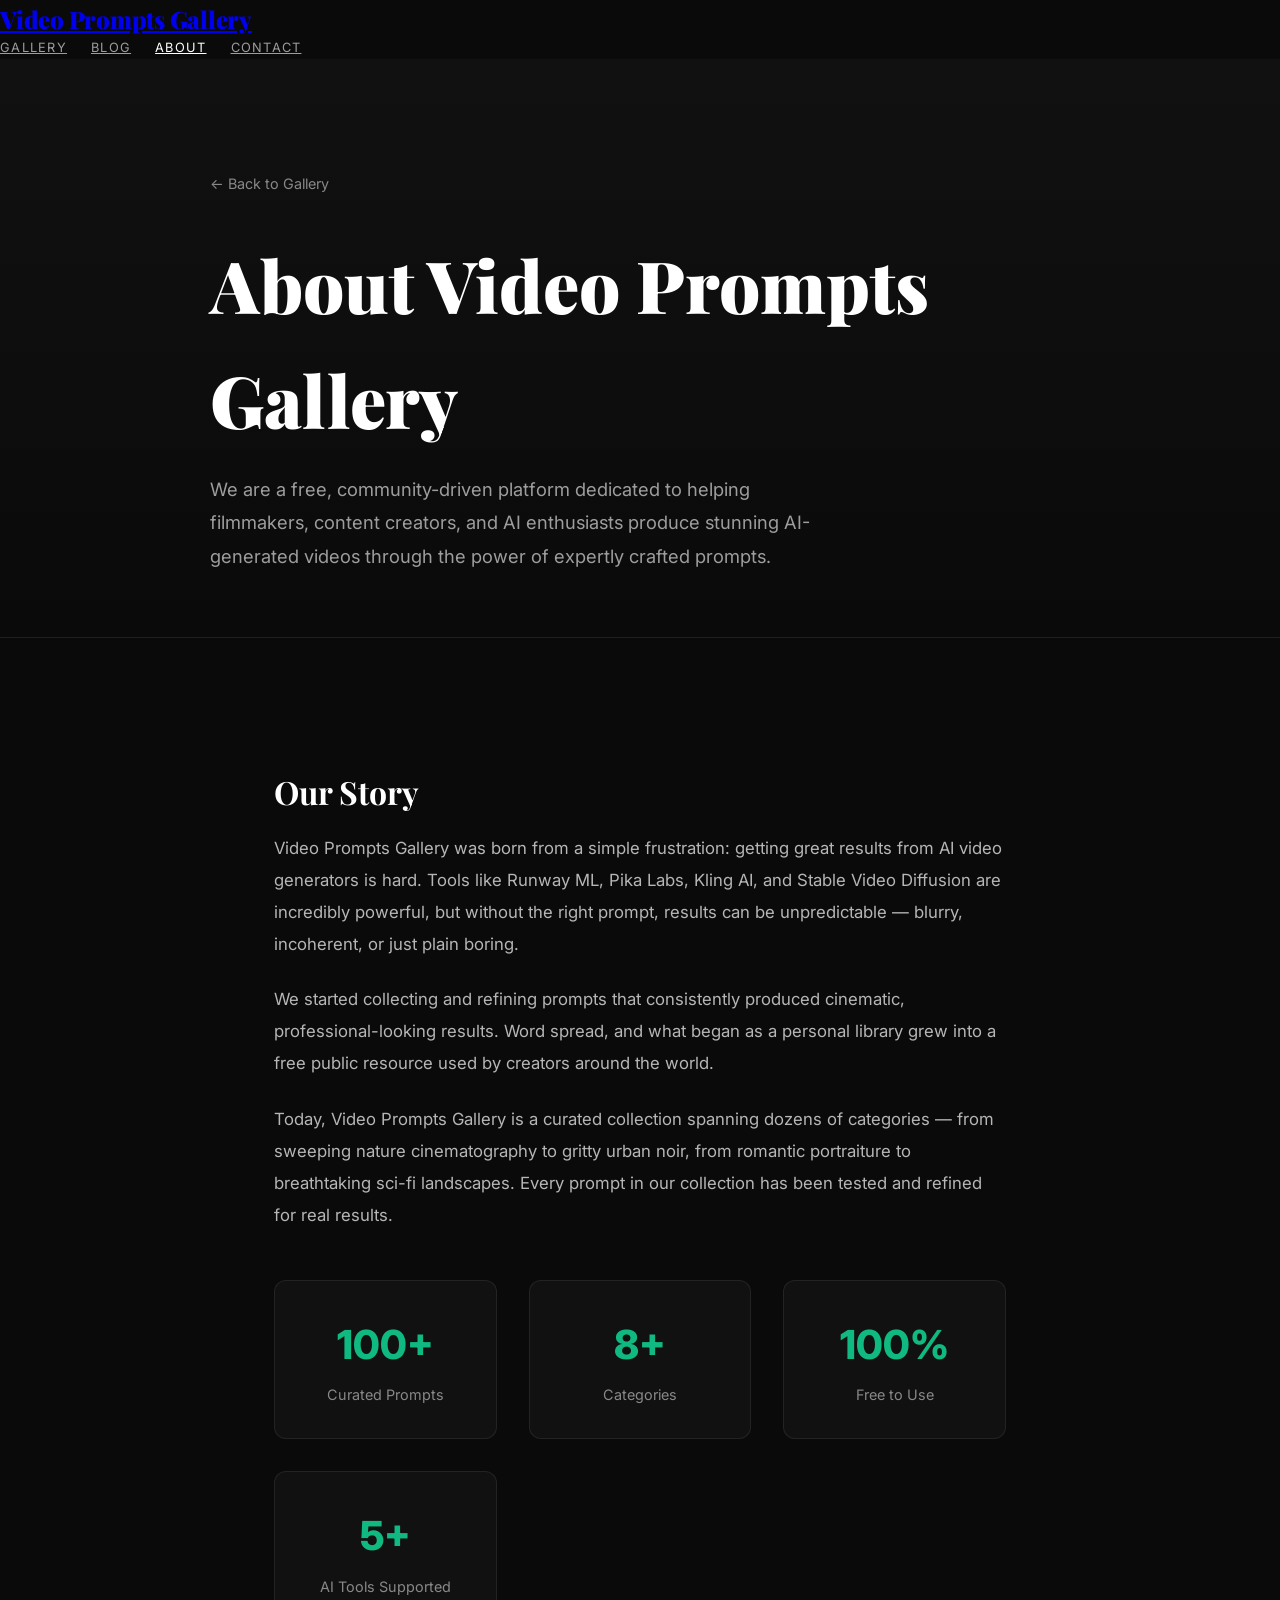
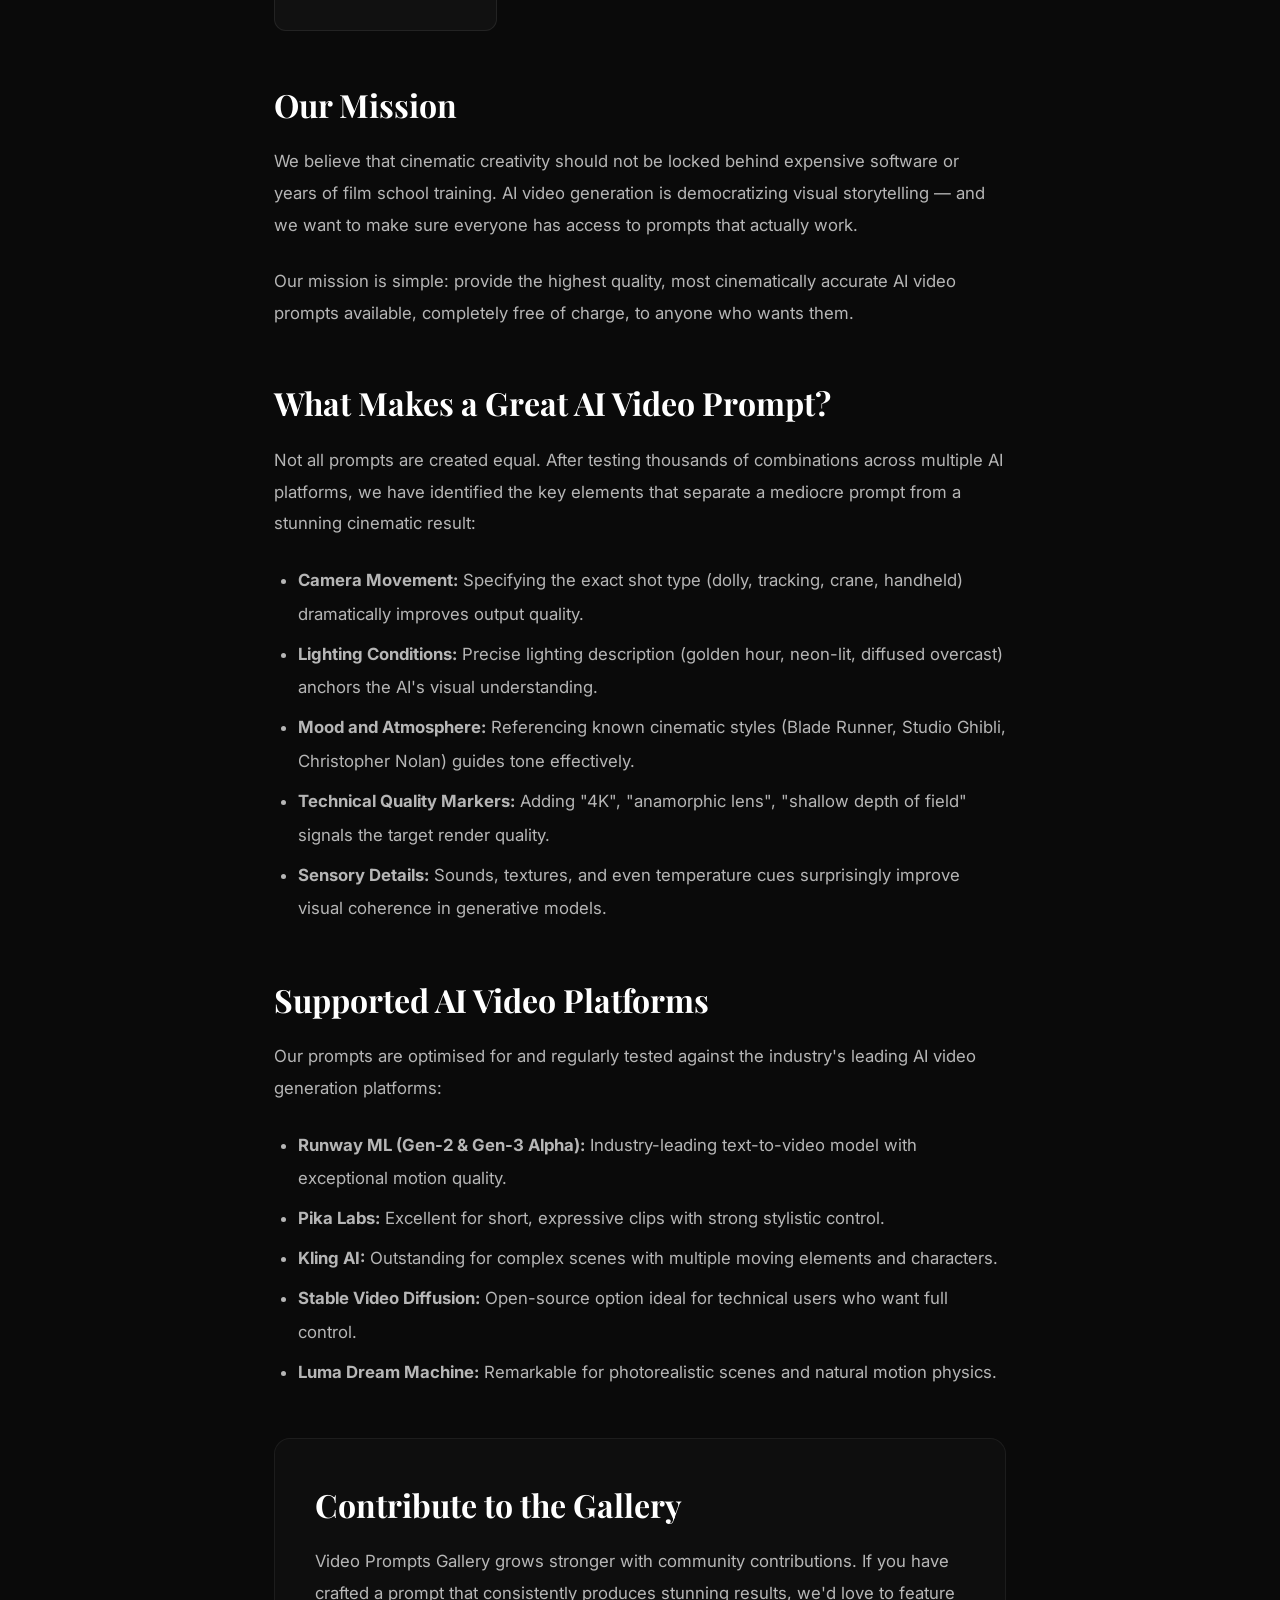
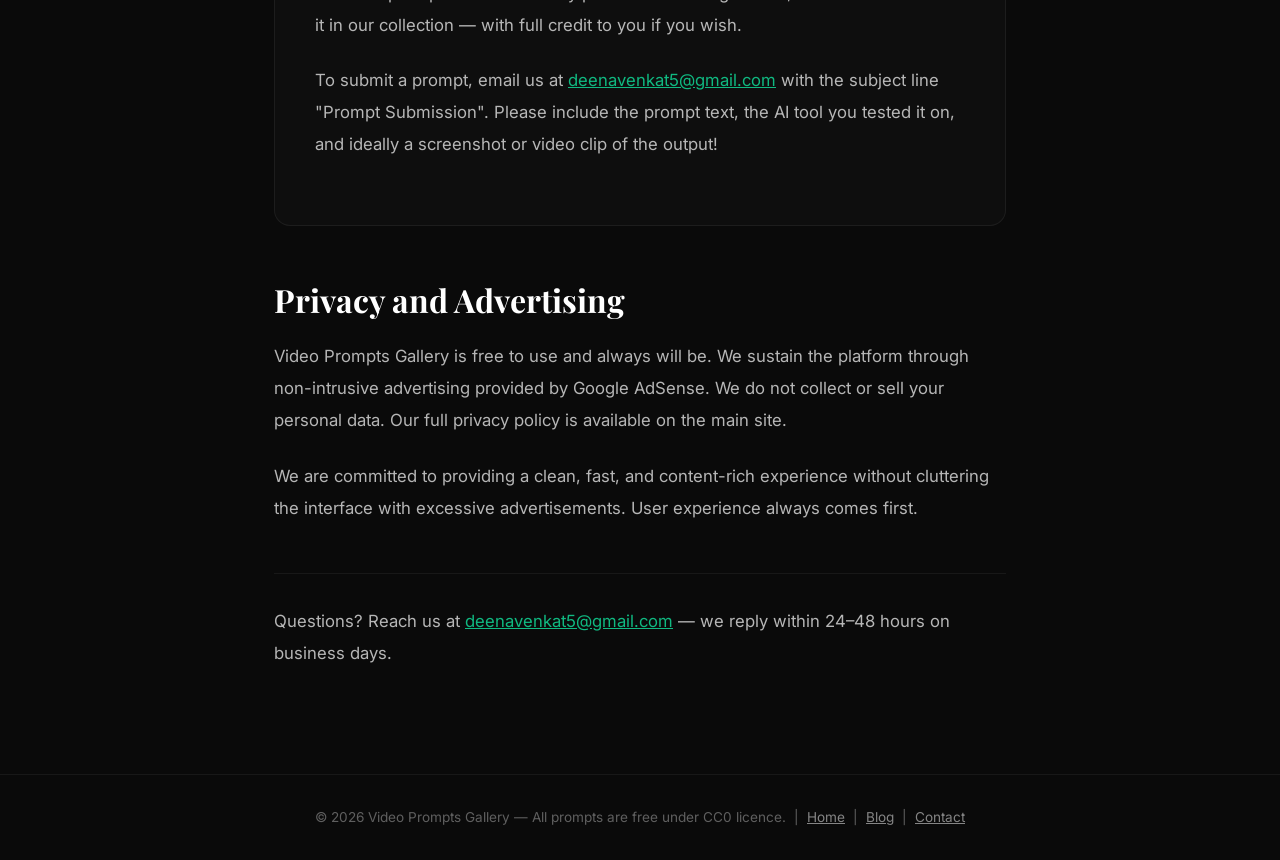
==== templates/about.html @ 2d8c7a4f "Initial commit" ====
<!DOCTYPE html>
<html lang="en">
<head>
    <meta charset="UTF-8">
    <meta name="viewport" content="width=device-width, initial-scale=1.0">
    <title>About Us — Video Prompts Gallery | Free AI Video Prompt Collection</title>
    <meta name="description" content="Learn about Video Prompts Gallery — a free, community-driven collection of professional AI video generation prompts for Runway ML, Pika Labs, Kling AI, and more.">
    <meta name="keywords" content="about video prompts gallery, AI video prompts, cinematic prompts team, free AI prompt collection">
    <link rel="canonical" href="https://video-prompts-gallery.onrender.com/about">
    <link rel="icon" type="image/png" href="/static/favicon.png">
    <meta name="google-adsense-account" content="ca-pub-5050768956635718">
    <script async src="https://pagead2.googlesyndication.com/pagead/js/adsbygoogle.js?client=ca-pub-5050768956635718" crossorigin="anonymous"></script>
    <link rel="stylesheet" href="/static/css/style.css">
    <link href="https://fonts.googleapis.com/css2?family=Inter:wght@300;400;500;600;700;800&family=Playfair+Display:wght@700;900&display=swap" rel="stylesheet">
    <style>
        .page-hero { padding: 7rem 5% 4rem; background: linear-gradient(180deg, #111 0%, #0a0a0a 100%); border-bottom: 1px solid rgba(255,255,255,0.06); }
        .page-hero h1 { font-family: 'Playfair Display', serif; font-size: clamp(2.5rem, 6vw, 4.5rem); font-weight: 900; margin-bottom: 1rem; }
        .page-hero p { font-size: 1.15rem; color: rgba(255,255,255,0.6); max-width: 640px; line-height: 1.8; }
        .page-body { max-width: 860px; margin: 0 auto; padding: 5rem 5%; }
        .page-body h2 { font-family: 'Playfair Display', serif; font-size: 2rem; margin: 3rem 0 1rem; }
        .page-body p { color: rgba(255,255,255,0.7); line-height: 1.9; margin-bottom: 1.5rem; font-size: 1.05rem; }
        .page-body ul { color: rgba(255,255,255,0.7); line-height: 2; font-size: 1.05rem; padding-left: 1.5rem; margin-bottom: 1.5rem; }
        .page-body ul li { margin-bottom: 0.4rem; }
        .stat-grid { display: grid; grid-template-columns: repeat(auto-fit, minmax(180px, 1fr)); gap: 2rem; margin: 3rem 0; }
        .stat-card { background: rgba(255,255,255,0.03); border: 1px solid rgba(255,255,255,0.08); border-radius: 12px; padding: 2rem; text-align: center; }
        .stat-number { font-size: 2.5rem; font-weight: 800; color: #10b981; }
        .stat-label { font-size: 0.9rem; color: rgba(255,255,255,0.5); margin-top: 0.4rem; }
        .team-section { background: rgba(255,255,255,0.02); border: 1px solid rgba(255,255,255,0.06); border-radius: 16px; padding: 2.5rem; margin: 3rem 0; }
        .nav-back { display: inline-flex; align-items: center; gap: 0.5rem; color: rgba(255,255,255,0.5); text-decoration: none; font-size: 0.9rem; margin-bottom: 2rem; transition: color 0.2s; }
        .nav-back:hover { color: white; }
    </style>
</head>
<body>
    <nav class="vpg-nav">
        <div class="vpg-nav-inner">
            <a href="/" class="vpg-brand">Video Prompts Gallery</a>
            <div class="vpg-nav-links">
                <a href="/" class="vpg-nav-link">Gallery</a>
                <a href="/blog" class="vpg-nav-link">Blog</a>
                <a href="/about" class="vpg-nav-link" style="color:white;">About</a>
                <a href="/contact" class="vpg-nav-link">Contact</a>
            </div>
        </div>
    </nav>

    <div class="page-hero">
        <div style="max-width:860px; margin:0 auto;">
            <a href="/" class="nav-back">← Back to Gallery</a>
            <h1>About Video Prompts Gallery</h1>
            <p>We are a free, community-driven platform dedicated to helping filmmakers, content creators, and AI enthusiasts produce stunning AI-generated videos through the power of expertly crafted prompts.</p>
        </div>
    </div>

    <div class="page-body">
        <h2>Our Story</h2>
        <p>Video Prompts Gallery was born from a simple frustration: getting great results from AI video generators is hard. Tools like Runway ML, Pika Labs, Kling AI, and Stable Video Diffusion are incredibly powerful, but without the right prompt, results can be unpredictable — blurry, incoherent, or just plain boring.</p>
        <p>We started collecting and refining prompts that consistently produced cinematic, professional-looking results. Word spread, and what began as a personal library grew into a free public resource used by creators around the world.</p>
        <p>Today, Video Prompts Gallery is a curated collection spanning dozens of categories — from sweeping nature cinematography to gritty urban noir, from romantic portraiture to breathtaking sci-fi landscapes. Every prompt in our collection has been tested and refined for real results.</p>

        <div class="stat-grid">
            <div class="stat-card">
                <div class="stat-number">100+</div>
                <div class="stat-label">Curated Prompts</div>
            </div>
            <div class="stat-card">
                <div class="stat-number">8+</div>
                <div class="stat-label">Categories</div>
            </div>
            <div class="stat-card">
                <div class="stat-number">100%</div>
                <div class="stat-label">Free to Use</div>
            </div>
            <div class="stat-card">
                <div class="stat-number">5+</div>
                <div class="stat-label">AI Tools Supported</div>
            </div>
        </div>

        <h2>Our Mission</h2>
        <p>We believe that cinematic creativity should not be locked behind expensive software or years of film school training. AI video generation is democratizing visual storytelling — and we want to make sure everyone has access to prompts that actually work.</p>
        <p>Our mission is simple: provide the highest quality, most cinematically accurate AI video prompts available, completely free of charge, to anyone who wants them.</p>

        <h2>What Makes a Great AI Video Prompt?</h2>
        <p>Not all prompts are created equal. After testing thousands of combinations across multiple AI platforms, we have identified the key elements that separate a mediocre prompt from a stunning cinematic result:</p>
        <ul>
            <li><strong>Camera Movement:</strong> Specifying the exact shot type (dolly, tracking, crane, handheld) dramatically improves output quality.</li>
            <li><strong>Lighting Conditions:</strong> Precise lighting description (golden hour, neon-lit, diffused overcast) anchors the AI's visual understanding.</li>
            <li><strong>Mood and Atmosphere:</strong> Referencing known cinematic styles (Blade Runner, Studio Ghibli, Christopher Nolan) guides tone effectively.</li>
            <li><strong>Technical Quality Markers:</strong> Adding "4K", "anamorphic lens", "shallow depth of field" signals the target render quality.</li>
            <li><strong>Sensory Details:</strong> Sounds, textures, and even temperature cues surprisingly improve visual coherence in generative models.</li>
        </ul>

        <h2>Supported AI Video Platforms</h2>
        <p>Our prompts are optimised for and regularly tested against the industry's leading AI video generation platforms:</p>
        <ul>
            <li><strong>Runway ML (Gen-2 & Gen-3 Alpha):</strong> Industry-leading text-to-video model with exceptional motion quality.</li>
            <li><strong>Pika Labs:</strong> Excellent for short, expressive clips with strong stylistic control.</li>
            <li><strong>Kling AI:</strong> Outstanding for complex scenes with multiple moving elements and characters.</li>
            <li><strong>Stable Video Diffusion:</strong> Open-source option ideal for technical users who want full control.</li>
            <li><strong>Luma Dream Machine:</strong> Remarkable for photorealistic scenes and natural motion physics.</li>
        </ul>

        <div class="team-section">
            <h2 style="margin-top:0;">Contribute to the Gallery</h2>
            <p>Video Prompts Gallery grows stronger with community contributions. If you have crafted a prompt that consistently produces stunning results, we'd love to feature it in our collection — with full credit to you if you wish.</p>
            <p>To submit a prompt, email us at <a href="mailto:deenavenkat5@gmail.com" style="color:#10b981;">deenavenkat5@gmail.com</a> with the subject line "Prompt Submission". Please include the prompt text, the AI tool you tested it on, and ideally a screenshot or video clip of the output!</p>
        </div>

        <h2>Privacy and Advertising</h2>
        <p>Video Prompts Gallery is free to use and always will be. We sustain the platform through non-intrusive advertising provided by Google AdSense. We do not collect or sell your personal data. Our full privacy policy is available on the main site.</p>
        <p>We are committed to providing a clean, fast, and content-rich experience without cluttering the interface with excessive advertisements. User experience always comes first.</p>

        <p style="margin-top:3rem; padding-top:2rem; border-top:1px solid rgba(255,255,255,0.06);">
            Questions? Reach us at <a href="mailto:deenavenkat5@gmail.com" style="color:#10b981;">deenavenkat5@gmail.com</a> — we reply within 24–48 hours on business days.
        </p>
    </div>

    <footer style="border-top:1px solid rgba(255,255,255,0.06); padding:2rem 5%; text-align:center; color:rgba(255,255,255,0.35); font-size:0.85rem;">
        &copy; 2026 Video Prompts Gallery &mdash; All prompts are free under CC0 licence.
        &nbsp;|&nbsp; <a href="/" style="color:rgba(255,255,255,0.5);">Home</a>
        &nbsp;|&nbsp; <a href="/blog" style="color:rgba(255,255,255,0.5);">Blog</a>
        &nbsp;|&nbsp; <a href="/contact" style="color:rgba(255,255,255,0.5);">Contact</a>
    </footer>
</body>
</html>
---- static/css/style.css ----
@import url('https://fonts.googleapis.com/css2?family=Inter:wght@300;400;500;600;700&family=Playfair+Display:ital,wght@0,400;0,700;0,900;1,400;1,700;1,900&display=swap');

:root {
    --vpg-bg: #0a0a0a;
    --vpg-card-bg: rgba(255, 255, 255, 0.03);
    --vpg-accent: #a855f7;
    --vpg-text-main: #ffffff;
    --vpg-text-dim: rgba(255, 255, 255, 0.6);
    --vpg-border: rgba(255, 255, 255, 0.08);
    --vpg-glass: rgba(10, 10, 10, 0.7);
}

* {
    margin: 0;
    padding: 0;
    box-sizing: border-box;
}

body {
    background-color: var(--vpg-bg);
    color: var(--vpg-text-main);
    font-family: 'Inter', sans-serif;
    line-height: 1.6;
    overflow-x: hidden;
    -webkit-font-smoothing: antialiased;
}

/* ─────────────────────────────────────────────────────────── */
/* CINEMATIC PRELOADER                                          */
/* ─────────────────────────────────────────────────────────── */
#vpg-loader {
    position: fixed;
    top: 0;
    left: 0;
    width: 100%;
    height: 100%;
    background: #0a0a0a;
    display: flex;
    justify-content: center;
    align-items: center;
    z-index: 1000000;
}

.loader-percentage {
    font-family: 'Playfair Display', serif;
    font-size: 15vh;
    font-weight: 900;
    color: white;
    font-style: italic;
    line-height: 1;
}

/* ─────────────────────────────────────────────────────────── */
/* NAVIGATION BAR                                               */
/* ─────────────────────────────────────────────────────────── */
.vpg-navbar {
    position: fixed;
    top: 0;
    left: 0;
    right: 0;
    background: var(--vpg-glass);
    backdrop-filter: blur(20px);
    -webkit-backdrop-filter: blur(20px);
    z-index: 10000;
    padding: 1.5rem 5%;
    border-bottom: 1px solid var(--vpg-border);
}

.vpg-navbar-content {
    max-width: 1600px;
    margin: 0 auto;
    display: flex;
    justify-content: space-between;
    align-items: center;
}

.vpg-brand {
    font-family: 'Playfair Display', serif;
    font-weight: 900;
    font-size: 1.5rem;
    letter-spacing: -0.01em;
}

/* ─────────────────────────────────────────────────────────── */
/* HERO SECTION                                                */
/* ─────────────────────────────────────────────────────────── */
.vpg-hero {
    min-height: 60vh;
    display: flex;
    flex-direction: column;
    justify-content: center;
    align-items: center;
    text-align: center;
    padding: 8rem 2rem;
    margin-bottom: 4rem;
    background-image: radial-gradient(circle at center, rgba(255, 255, 255, 0.05) 0%, transparent 70%);
}

.vpg-hero h1 {
    font-family: 'Playfair Display', serif;
    font-size: clamp(3rem, 10vw, 6rem);
    font-weight: 900;
    margin-bottom: 1.5rem;
    letter-spacing: -0.02em;
}

.vpg-hero-subtitle {
    color: var(--vpg-text-dim);
    font-size: 1.25rem;
    max-width: 600px;
}

/* ─────────────────────────────────────────────────────────── */
/* GALLERY GRID                                                */
/* ─────────────────────────────────────────────────────────── */
.gallery-container {
    padding: 0 5%;
    max-width: 1600px;
    margin: 0 auto;
}

.gallery-filters-scroll {
    display: flex;
    gap: 0.8rem;
    margin-bottom: 2rem;
    overflow-x: auto;
    padding-bottom: 0.5rem;
    scrollbar-width: none;
    -webkit-overflow-scrolling: touch;
}

.gallery-filters-scroll::-webkit-scrollbar {
    display: none;
}

.filter-pill {
    background: transparent;
    border: 1px solid var(--vpg-border);
    color: white;
    padding: 0.5rem 1.2rem;
    border-radius: 20px;
    font-size: 0.85rem;
    cursor: pointer;
    white-space: nowrap;
    transition: all 0.2s ease;
}

.filter-pill.active {
    background: #10b981;
    border-color: #10b981;
    color: white;
    display: flex;
    align-items: center;
    gap: 0.4rem;
}

.filter-pill.active::before {
    content: "✓";
}

#vpg-category-select:focus {
    outline: none;
    border-color: rgba(255, 255, 255, 0.3);
    background: rgba(255, 255, 255, 0.06);
}

.vpg-dropdown-icon {
    position: absolute;
    right: 1.5rem;
    top: 50%;
    transform: translateY(-50%);
    pointer-events: none;
    font-size: 0.8rem;
    opacity: 0.4;
}

#vpg-category-select option {
    background: #0d0d0d;
    color: white;
    padding: 1rem;
    text-transform: uppercase;
    letter-spacing: 0.1em;
}

.prompt-grid {
    columns: 2;
    column-gap: 12px;
    margin-bottom: 6rem;
}

@media (min-width: 768px) {
    .prompt-grid {
        columns: 3;
        column-gap: 16px;
    }
}

@media (min-width: 1024px) {
    .prompt-grid {
        columns: 4;
        column-gap: 16px;
    }
}

@media (max-width: 768px) {
    .prompt-grid {
        grid-template-columns: 1fr;
    }

    /* Navbar */
    .vpg-brand {
        font-size: 1.15rem;
    }

    .vpg-nav-links {
        gap: 0.4rem;
    }

    .vpg-nav-link {
        font-size: 0.72rem;
        padding: 0.35rem 0.5rem;
    }

    /* Hero */
    .vpg-hero {
        min-height: 40vh;
        padding: 5rem 1.2rem 3rem;
        margin-bottom: 2rem;
    }

    .vpg-hero-subtitle {
        font-size: 1rem;
    }

    /* Prompt cards */
    .vpg-card {
        padding: 1.5rem;
    }

    .vpg-card-title {
        font-size: 1.3rem;
        margin-bottom: 1rem;
    }
}

/* ─────────────────────────────────────────────────────────── */
/* PROMPT CARDS                                                 */
/* ─────────────────────────────────────────────────────────── */
.vpg-card {
    background: #1a1a1a;
    min-height: 200px;
    border: none;
    padding: 0;
    margin-bottom: 12px;
    border-radius: 12px;
    overflow: hidden;
    position: relative;
    cursor: pointer;
    break-inside: avoid-column;
    transition: transform 0.2s ease;
    animation: skeletonShimmer 2s infinite linear;
}

@keyframes skeletonShimmer {
    0% {
        background-color: #1a1a1a;
    }

    50% {
        background-color: #242424;
    }

    100% {
        background-color: #1a1a1a;
    }
}

@media (min-width: 768px) {
    .vpg-card {
        margin-bottom: 16px;
    }

    .vpg-card:hover {
        transform: scale(1.02);
    }
}

.vpg-card-fallback {
    width: 100%;
    aspect-ratio: 4 / 5;
    background: #1f1f1f;
    display: flex;
    align-items: center;
    justify-content: center;
    padding: 1rem;
    text-align: center;
    font-size: 1.2rem;
    font-weight: 600;
    border-radius: 12px;
    color: white;
}

.vpg-card-img {
    width: 100%;
    height: auto;
    object-fit: cover;
    border-radius: 12px;
    display: block;
    margin-bottom: 0;
    transition: transform 0.3s ease;
}

.vpg-card:hover .vpg-card-img {
    transform: scale(1.05);
    /* Slight zoom on hover */
}

/* Overlay for Get Prompt badge */
.vpg-card-overlay {
    position: absolute;
    inset: 0;
    background: linear-gradient(180deg, transparent 30%, rgba(0, 0, 0, 0.8) 100%);
    display: flex;
    flex-direction: column;
    justify-content: flex-end;
    align-items: center;
    padding: 1.5rem 1rem;
    opacity: 0;
    transition: opacity 0.3s ease;
    border-radius: 12px;
    text-align: center;
}

.vpg-card:hover .vpg-card-overlay {
    opacity: 1;
}

.vpg-get-prompt-btn {
    background: #10b981;
    color: white;
    font-weight: 700;
    font-size: 0.9rem;
    padding: 0.6rem 1.2rem;
    border-radius: 20px;
    letter-spacing: 0.05em;
    transform: translateY(15px);
    transition: transform 0.3s ease;
    box-shadow: 0 4px 15px rgba(16, 185, 129, 0.4);
    margin-bottom: 0.5rem;
}

.vpg-card:hover .vpg-get-prompt-btn {
    transform: translateY(0);
}

.vpg-card-hover-title {
    color: white;
    font-size: 0.85rem;
    font-weight: 600;
    opacity: 0.9;
    text-transform: capitalize;
    display: -webkit-box;
    -webkit-line-clamp: 2;
    line-clamp: 2;
    -webkit-box-orient: vertical;
    overflow: hidden;
}

/* Ensure mobile users also see it clearly since they don't have hover */
@media (max-width: 768px) {
    .vpg-card-overlay {
        opacity: 1;
        background: linear-gradient(180deg, transparent 50%, rgba(0, 0, 0, 0.7) 100%);
        padding: 1rem 0.5rem;
    }

    .vpg-get-prompt-btn {
        transform: translateY(0);
        padding: 0.5rem 1rem;
        font-size: 0.8rem;
        background: rgba(16, 185, 129, 0.9);
    }
}

.vpg-card-tag {
    color: var(--vpg-text-dim);
    font-size: 0.75rem;
    letter-spacing: 0.2em;
    text-transform: uppercase;
    margin-bottom: 1rem;
}

.vpg-card-title {
    font-family: 'Playfair Display', serif;
    font-size: 1.75rem;
    margin-bottom: 1.5rem;
}

.vpg-card-text {
    color: var(--vpg-text-dim);
    font-size: 1rem;
    line-height: 1.8;
    margin-bottom: 2rem;
    display: -webkit-box;
    -webkit-line-clamp: 3;
    -webkit-box-orient: vertical;
    line-clamp: 3;
    overflow: hidden;
}

.vpg-card-actions {
    margin-top: auto;
    display: flex;
    gap: 1rem;
}

.btn-premium {
    background: transparent;
    border: 1px solid var(--vpg-border);
    color: white;
    padding: 0.8rem 1.5rem;
    cursor: pointer;
    text-transform: uppercase;
    letter-spacing: 0.1em;
    font-size: 0.75rem;
    transition: all 0.3s ease;
    flex: 1;
    text-align: center;
    text-decoration: none;
}

.btn-premium:hover {
    background: white;
    color: black;
}

/* ── Generate Button — NEW highlight ───────────────────────── */
.btn-generate-new {
    position: relative;
    background: linear-gradient(135deg, #7c3aed, #4f46e5, #2563eb) !important;
    color: #fff !important;
    border: none !important;
    border-radius: 4px;
    overflow: visible;
    animation: genGlow 2.5s ease-in-out infinite;
}

.btn-generate-new::before {
    content: '';
    position: absolute;
    inset: 0;
    background: linear-gradient(90deg, transparent 0%, rgba(255, 255, 255, 0.18) 50%, transparent 100%);
    transform: translateX(-100%);
    animation: genShimmer 2.5s ease-in-out infinite;
    border-radius: inherit;
    pointer-events: none;
}

.btn-generate-new::after {
    content: 'NEW';
    position: absolute;
    top: -9px;
    right: -9px;
    background: #f43f5e;
    color: #fff;
    font-size: 0.55rem;
    font-weight: 700;
    letter-spacing: 0.08em;
    padding: 2px 5px;
    border-radius: 20px;
    line-height: 1.4;
    pointer-events: none;
    z-index: 1;
}

.btn-generate-new:hover {
    background: linear-gradient(135deg, #6d28d9, #4338ca, #1d4ed8) !important;
    color: #fff !important;
    transform: translateY(-2px);
    box-shadow: 0 6px 24px rgba(124, 58, 237, 0.5);
}

@keyframes genGlow {

    0%,
    100% {
        box-shadow: 0 0 8px rgba(124, 58, 237, 0.4);
    }

    50% {
        box-shadow: 0 0 18px rgba(124, 58, 237, 0.75);
    }
}

@keyframes genShimmer {
    0% {
        transform: translateX(-100%);
    }

    60%,
    100% {
        transform: translateX(200%);
    }
}

/* ─────────────────────────────────────────────────────────── */
/* FOOTER                                                      */
/* ─────────────────────────────────────────────────────────── */
.vpg-footer {
    padding: 8rem 5% 4rem 5%;
    border-top: 1px solid var(--vpg-border);
    text-align: center;
}

.footer-brand {
    font-family: 'Playfair Display', serif;
    font-size: 1.5rem;
    margin-bottom: 1rem;
}

.footer-links {
    display: flex;
    justify-content: center;
    gap: 2rem;
    margin-bottom: 3rem;
}

.footer-link {
    color: var(--vpg-text-dim);
    text-decoration: none;
    font-size: 0.8rem;
    text-transform: uppercase;
    letter-spacing: 0.1em;
}

/* ─────────────────────────────────────────────────────────── */
/* SEARCH SECTION                                               */
/* ─────────────────────────────────────────────────────────── */
.vpg-search-container {
    padding: 0 5%;
    max-width: 800px;
    margin: 0 auto 3rem auto;
}

.search-box {
    position: relative;
    width: 100%;
}

#vpg-search-input {
    width: 100%;
    background: var(--vpg-card-bg);
    border: 1px solid var(--vpg-border);
    padding: 1.2rem 1.5rem 1.2rem 3.5rem;
    color: white;
    font-size: 1.1rem;
    border-radius: 4px;
    transition: all 0.3s ease;
}

#vpg-search-input:focus {
    outline: none;
    border-color: white;
    background: rgba(255, 255, 255, 0.05);
}

.search-icon {
    position: absolute;
    left: 1.2rem;
    top: 50%;
    transform: translateY(-50%);
    opacity: 0.5;
    font-size: 1.2rem;
}

/* ─────────────────────────────────────────────────────────── */
/* PAGINATION                                                   */
/* ─────────────────────────────────────────────────────────── */
.vpg-pagination {
    display: flex;
    justify-content: center;
    gap: 0.5rem;
    margin-top: 2rem;
}

.page-btn {
    background: transparent;
    border: 1px solid var(--vpg-border);
    color: var(--vpg-text-dim);
    width: 40px;
    height: 40px;
    display: flex;
    justify-content: center;
    align-items: center;
    border-radius: 4px;
    cursor: pointer;
    transition: all 0.3s ease;
}

.page-btn.active,
.page-btn:hover {
    border-color: white;
    color: white;
}

.page-btn:disabled {
    opacity: 0.2;
    cursor: not-allowed;
}

/* ─────────────────────────────────────────────────────────── */
/* LEGAL CONTENT                                                */
/* ─────────────────────────────────────────────────────────── */
.legal-content {
    max-width: 900px;
    margin: 0 auto;
    padding: 4rem 0;
}

.legal-content h2 {
    font-family: 'Playfair Display', serif;
    font-size: 2.5rem;
    margin-bottom: 2rem;
}

.legal-content h3 {
    font-family: 'Playfair Display', serif;
    font-size: 1.5rem;
    margin: 2rem 0 1rem 0;
}

.legal-content p,
.legal-content li {
    color: var(--vpg-text-dim);
    margin-bottom: 1rem;
    font-size: 1.05rem;
}

.legal-content ul {
    padding-left: 1.5rem;
    margin-bottom: 2rem;
}

/* ─────────────────────────────────────────────────────────── */
/* MODAL SYSTEM                                                 */
/* ─────────────────────────────────────────────────────────── */
.vpg-modal {
    position: fixed;
    top: 0;
    left: 0;
    width: 100%;
    height: 100%;
    z-index: 20000;
    display: flex;
    justify-content: center;
    align-items: center;
}

.modal-backdrop {
    position: absolute;
    width: 100%;
    height: 100%;
    background: rgba(0, 0, 0, 0.9);
    backdrop-filter: blur(10px);
}

.modal-content {
    position: relative;
    width: 100%;
    max-width: 500px;
    max-height: 90vh;
    background: #111111;
    border: none;
    padding: 3.5rem 1rem 1rem 1rem;
    overflow-y: auto;
    border-radius: 12px;
    box-shadow: 0 10px 40px rgba(0, 0, 0, 0.8);
}

.modal-detail-img {
    width: 100%;
    border-radius: 12px;
    max-height: 50vh;
    object-fit: cover;
    margin-bottom: 1rem;
    display: block;
}

.modal-tag-row {
    display: flex;
    gap: 0.5rem;
    margin-bottom: 1.5rem;
}

.modal-tag-pill {
    background: rgba(255, 255, 255, 0.08);
    color: var(--vpg-text-dim);
    padding: 0.4rem 0.8rem;
    border-radius: 8px;
    font-size: 0.75rem;
    text-transform: uppercase;
    display: flex;
    align-items: center;
    font-weight: 600;
}

.modal-action-row {
    display: flex;
    gap: 0.8rem;
    margin-bottom: 1.5rem;
}

.btn-detail-action {
    flex: 1;
    background: transparent;
    border: 1px solid rgba(255, 255, 255, 0.15);
    color: white;
    padding: 0.8rem;
    border-radius: 8px;
    font-size: 0.9rem;
    display: flex;
    justify-content: center;
    align-items: center;
    gap: 0.5rem;
    cursor: pointer;
    font-family: inherit;
    transition: all 0.2s;
}

.btn-detail-action:hover {
    background: rgba(255, 255, 255, 0.05);
}

.btn-detail-copy {
    width: 100%;
    background: white;
    color: black;
    border: none;
    border-radius: 8px;
    padding: 1.1rem;
    font-size: 0.9rem;
    font-weight: 800;
    letter-spacing: 0.05em;
    display: flex;
    justify-content: center;
    align-items: center;
    gap: 0.5rem;
    margin-bottom: 2.5rem;
    cursor: pointer;
    transition: transform 0.2s;
}

.btn-detail-copy:hover {
    transform: translateY(-2px);
}

.modal-prompt-label {
    color: #10b981;
    text-transform: uppercase;
    font-size: 0.75rem;
    letter-spacing: 0.1em;
    margin-bottom: 0.5rem;
    font-weight: 700;
}

.modal-prompt-box {
    background: rgba(255, 255, 255, 0.05);
    border: 1px solid rgba(255, 255, 255, 0.08);
    padding: 1.2rem;
    border-radius: 12px;
    font-size: 0.95rem;
    color: rgba(255, 255, 255, 0.85);
    line-height: 1.6;
    margin-bottom: 1.5rem;
    white-space: pre-wrap;
}

/* Copy Overlay */
#vpg-copy-overlay {
    position: fixed;
    top: 0;
    left: 0;
    width: 100%;
    height: 100%;
    background: rgba(0, 0, 0, 0.8);
    backdrop-filter: blur(5px);
    display: flex;
    align-items: center;
    justify-content: center;
    z-index: 30000;
    opacity: 0;
    pointer-events: none;
    transition: opacity 0.3s ease;
}

#vpg-copy-overlay.show {
    opacity: 1;
    pointer-events: auto;
}

.copy-overlay-card {
    background: #1e1e1e;
    border-radius: 20px;
    width: 90%;
    max-width: 380px;
    padding: 2.5rem 2rem;
    text-align: center;
    box-shadow: 0 20px 50px rgba(0, 0, 0, 0.5);
    transform: translateY(20px);
    transition: transform 0.3s ease;
}

#vpg-copy-overlay.show .copy-overlay-card {
    transform: translateY(0);
}

.copy-overlay-icon {
    width: 64px;
    height: 64px;
    background: linear-gradient(135deg, #1e293b, #0f172a);
    border-radius: 16px;
    margin: 0 auto 1.5rem;
    display: flex;
    align-items: center;
    justify-content: center;
    font-size: 2rem;
}

.copy-overlay-title {
    font-size: 1.25rem;
    font-weight: 700;
    margin-bottom: 0.8rem;
    color: white;
}

.copy-overlay-text {
    font-size: 0.9rem;
    color: rgba(255, 255, 255, 0.6);
    margin-bottom: 2rem;
    line-height: 1.5;
}

.btn-overlay-open {
    width: 100%;
    background: white;
    color: black;
    border: none;
    padding: 1.1rem;
    border-radius: 12px;
    font-weight: 700;
    margin-bottom: 1rem;
    cursor: pointer;
    font-size: 0.95rem;
    display: flex;
    align-items: center;
    justify-content: center;
    gap: 0.5rem;
    transition: transform 0.2s;
}

.btn-overlay-open:hover {
    transform: scale(1.02);
}

.btn-overlay-later {
    width: 100%;
    background: transparent;
    color: rgba(255, 255, 255, 0.5);
    border: none;
    padding: 0.8rem;
    font-size: 0.9rem;
    cursor: pointer;
}

.btn-overlay-later:hover {
    color: white;
}

.modal-close {
    position: absolute;
    top: 1.5rem;
    left: 1.5rem;
    background: none;
    border: none;
    color: white;
    font-size: 1rem;
    font-weight: 600;
    cursor: pointer;
    opacity: 0.8;
    display: flex;
    align-items: center;
    gap: 0.5rem;
    transition: opacity 0.3s ease;
    z-index: 10;
}

.modal-close::before {
    content: "〈";
    font-size: 1.5rem;
    font-weight: 300;
}

.modal-close:hover {
    opacity: 1;
}

/* ─────────────────────────────────────────────────────────── */
/* COOKIE CONSENT                                               */
/* ─────────────────────────────────────────────────────────── */
.vpg-cookie-banner {
    position: fixed;
    bottom: 2rem;
    left: 50%;
    transform: translateX(-50%);
    width: 90%;
    max-width: 700px;
    background: #111;
    border: 1px solid var(--vpg-border);
    padding: 1.5rem 2rem;
    z-index: 15000;
    border-radius: 4px;
    box-shadow: 0 10px 30px rgba(0, 0, 0, 0.5);
}

.cookie-content {
    display: flex;
    justify-content: space-between;
    align-items: center;
    gap: 2rem;
}

.cookie-content p {
    font-size: 0.9rem;
    color: var(--vpg-text-dim);
}

.cookie-content .link {
    text-decoration: underline;
    cursor: pointer;
    color: white;
}

/* ─────────────────────────────────────────────────────────── */
/* BACK TO TOP & UTILS                                          */
/* ─────────────────────────────────────────────────────────── */
.vpg-btt {
    position: fixed;
    bottom: 2.5rem;
    right: 2.5rem;
    width: 50px;
    height: 50px;
    background: white;
    color: black;
    border: none;
    border-radius: 50%;
    font-size: 1.2rem;
    cursor: pointer;
    opacity: 0;
    visibility: hidden;
    transition: all 0.3s ease;
    z-index: 14000;
}

.vpg-btt.visible {
    opacity: 1;
    visibility: visible;
}

.vpg-nav-links {
    display: flex;
    gap: 1.5rem;
}

.vpg-nav-link {
    background: none;
    border: none;
    color: var(--vpg-text-dim);
    text-transform: uppercase;
    font-size: 0.8rem;
    letter-spacing: 0.1em;
    cursor: pointer;
    transition: color 0.3s ease;
}

.vpg-nav-link:hover {
    color: white;
}

.footer-link-btn {
    background: none;
    border: none;
    color: var(--vpg-text-dim);
    text-transform: uppercase;
    font-size: 0.8rem;
    letter-spacing: 0.1em;
    cursor: pointer;
}

.footer-link-btn:hover {
    color: white;
}

.hidden {
    display: none !important;
}

.fade-out {
    opacity: 0;
    pointer-events: none;
    transition: opacity 0.8s ease;
}

/* ─────────────────────────────────────────────────────────── */
/* ADMIN BAR                                                    */
/* ─────────────────────────────────────────────────────────── */
.vpg-admin-bar {
    position: fixed;
    top: 0;
    left: 0;
    right: 0;
    z-index: 20000;
    background: linear-gradient(90deg, #7c3aed, #4f46e5);
    padding: 0.6rem 2rem;
    box-shadow: 0 2px 12px rgba(0, 0, 0, 0.4);
}

.admin-bar-content {
    max-width: 1400px;
    margin: 0 auto;
    display: flex;
    align-items: center;
    gap: 1.5rem;
}

.admin-bar-label {
    font-size: 0.85rem;
    font-weight: 700;
    color: white;
    letter-spacing: 0.05em;
    margin-right: auto;
}

.btn-admin-action {
    background: rgba(255, 255, 255, 0.15);
    border: 1px solid rgba(255, 255, 255, 0.3);
    color: white;
    padding: 0.4rem 1.2rem;
    border-radius: 4px;
    font-size: 0.85rem;
    font-weight: 600;
    cursor: pointer;
    transition: background 0.2s;
    font-family: inherit;
}

.btn-admin-action:hover {
    background: rgba(255, 255, 255, 0.25);
}

.btn-admin-logout {
    background: rgba(255, 255, 255, 0.08);
    border: 1px solid rgba(255, 255, 255, 0.2);
    color: rgba(255, 255, 255, 0.8);
    padding: 0.4rem 1rem;
    border-radius: 4px;
    font-size: 0.8rem;
    cursor: pointer;
    transition: all 0.2s;
    font-family: inherit;
}

.btn-admin-logout:hover {
    background: rgba(255, 0, 0, 0.25);
    color: white;
}

/* Shift content down when admin bar is visible */
.admin-bar-active .vpg-navbar {
    top: 40px;
}

.admin-bar-active body {
    padding-top: 40px;
}

/* ─────────────────────────────────────────────────────────── */
/* FEATURE FLIPPER PANEL                                        */
/* ─────────────────────────────────────────────────────────── */
.btn-flipper-toggle {
    background: rgba(255, 255, 255, 0.12);
    border-color: rgba(255, 255, 255, 0.35);
}

.btn-flipper-toggle:hover {
    background: rgba(255, 255, 255, 0.28);
}

.vpg-flipper-panel {
    max-width: 1400px;
    margin: 0.5rem auto 0;
    background: rgba(0, 0, 0, 0.35);
    border: 1px solid rgba(255, 255, 255, 0.15);
    border-radius: 8px;
    padding: 1rem 1.5rem;
}

.flipper-panel-header {
    display: flex;
    align-items: center;
    gap: 1rem;
    margin-bottom: 0.8rem;
}

.flipper-panel-title {
    font-size: 0.9rem;
    font-weight: 700;
    color: #fff;
    letter-spacing: 0.05em;
}

.flipper-panel-hint {
    font-size: 0.78rem;
    color: rgba(255, 255, 255, 0.55);
}

.flipper-flags-list {
    display: flex;
    flex-wrap: wrap;
    gap: 0.6rem 2rem;
    margin-bottom: 0.8rem;
}

.flipper-flag-row {
    display: flex;
    align-items: center;
    gap: 0.5rem;
    cursor: pointer;
    user-select: none;
    background: rgba(255, 255, 255, 0.06);
    border: 1px solid rgba(255, 255, 255, 0.12);
    border-radius: 6px;
    padding: 0.45rem 0.9rem;
    transition: background 0.15s;
    min-width: 220px;
}

.flipper-flag-row:hover {
    background: rgba(255, 255, 255, 0.12);
}

.flipper-checkbox {
    width: 16px;
    height: 16px;
    cursor: pointer;
    accent-color: #a78bfa;
    flex-shrink: 0;
}

.flipper-flag-label {
    font-size: 0.85rem;
    font-weight: 600;
    color: #fff;
}

.flipper-flag-desc {
    font-size: 0.75rem;
    color: rgba(255, 255, 255, 0.45);
    margin-left: 0.25rem;
}

.flipper-panel-footer {
    display: flex;
    align-items: center;
    gap: 1rem;
    margin-top: 0.5rem;
}

.btn-flipper-save {
    background: #a78bfa;
    border: none;
    color: #1a1040;
    padding: 0.45rem 1.4rem;
    border-radius: 5px;
    font-size: 0.84rem;
    font-weight: 700;
    cursor: pointer;
    transition: background 0.2s, opacity 0.2s;
    font-family: inherit;
}

.btn-flipper-save:hover {
    background: #c4b5fd;
}

.btn-flipper-save:disabled {
    opacity: 0.55;
    cursor: not-allowed;
}

.flipper-save-status {
    font-size: 0.82rem;
}

.flipper-save-ok {
    color: #86efac;
}

.flipper-save-err {
    color: #fca5a5;
}

.flipper-loading,
.flipper-error {
    font-size: 0.82rem;
    color: rgba(255, 255, 255, 0.55);
    padding: 0.3rem 0;
}

/* ─────────────────────────────────────────────────────────── */
/* ADMIN FORMS                                                  */
/* ─────────────────────────────────────────────────────────── */
.admin-form-group {
    margin-bottom: 1.25rem;
}

.admin-label {
    display: block;
    font-size: 0.8rem;
    font-weight: 600;
    letter-spacing: 0.08em;
    text-transform: uppercase;
    color: var(--vpg-text-dim);
    margin-bottom: 0.5rem;
}

.admin-input {
    width: 100%;
    background: rgba(255, 255, 255, 0.05);
    border: 1px solid var(--vpg-border);
    border-radius: 4px;
    color: white;
    padding: 0.75rem 1rem;
    font-size: 0.95rem;
    font-family: 'Inter', sans-serif;
    outline: none;
    transition: border-color 0.2s;
}

.admin-input:focus {
    border-color: rgba(255, 255, 255, 0.4);
    background: rgba(255, 255, 255, 0.08);
}

.admin-textarea {
    width: 100%;
    background: rgba(255, 255, 255, 0.05);
    border: 1px solid var(--vpg-border);
    border-radius: 4px;
    color: white;
    padding: 0.75rem 1rem;
    font-size: 0.9rem;
    font-family: 'Inter', sans-serif;
    outline: none;
    resize: vertical;
    min-height: 180px;
    line-height: 1.7;
    transition: border-color 0.2s;
}

.admin-textarea:focus {
    border-color: rgba(255, 255, 255, 0.4);
    background: rgba(255, 255, 255, 0.08);
}

.admin-error {
    background: rgba(239, 68, 68, 0.12);
    border: 1px solid rgba(239, 68, 68, 0.4);
    color: #fca5a5;
    padding: 0.75rem 1rem;
    border-radius: 4px;
    font-size: 0.88rem;
    margin-bottom: 1rem;
}

/* Edit button on cards (admin only) */
.btn-edit-prompt {
    background: rgba(124, 58, 237, 0.2);
    border: 1px solid rgba(124, 58, 237, 0.5);
    color: #c4b5fd;
    padding: 0.45rem 0.9rem;
    border-radius: 4px;
    font-size: 0.8rem;
    font-weight: 600;
    cursor: pointer;
    font-family: inherit;
    transition: all 0.2s;
}


.btn-edit-prompt:hover {
    background: rgba(124, 58, 237, 0.4);
    color: white;
}

/* ─────────────────────────────────────────────────────────── */
/* SSR FEATURED PROMPTS SECTION (visible to Googlebot)         */
/* ─────────────────────────────────────────────────────────── */
.vpg-ssr-section {
    padding: 5rem 5% 2rem 5%;
    max-width: 1600px;
    margin: 0 auto;
    border-bottom: 1px solid var(--vpg-border);
}

.vpg-ssr-inner {
    max-width: 1400px;
    margin: 0 auto;
}

.vpg-ssr-heading {
    font-family: 'Playfair Display', serif;
    font-size: clamp(1.8rem, 4vw, 2.8rem);
    font-weight: 700;
    margin-bottom: 1rem;
}

.vpg-ssr-subtext {
    color: var(--vpg-text-dim);
    font-size: 1.1rem;
    max-width: 700px;
    margin-bottom: 3rem;
    line-height: 1.7;
}

.vpg-ssr-grid {
    display: grid;
    grid-template-columns: repeat(auto-fill, minmax(340px, 1fr));
    gap: 2rem;
}

.vpg-ssr-card {
    background: var(--vpg-card-bg);
    border: 1px solid var(--vpg-border);
    padding: 2rem;
}

.vpg-ssr-tag {
    display: inline-block;
    font-size: 0.7rem;
    text-transform: uppercase;
    letter-spacing: 0.2em;
    color: var(--vpg-text-dim);
    margin-bottom: 0.75rem;
}

.vpg-ssr-title {
    font-family: 'Playfair Display', serif;
    font-size: 1.3rem;
    margin-bottom: 1rem;
    line-height: 1.4;
}

.vpg-ssr-text {
    color: var(--vpg-text-dim);
    font-size: 0.9rem;
    line-height: 1.8;
}

/* ─────────────────────────────────────────────────────────── */
/* GUIDE / ARTICLE SECTION                                      */
/* ─────────────────────────────────────────────────────────── */
.vpg-guide-section {
    padding: 6rem 5%;
    border-top: 1px solid var(--vpg-border);
    background: rgba(255, 255, 255, 0.018);
}

.vpg-guide-inner {
    max-width: 1400px;
    margin: 0 auto;
}

.vpg-guide-heading {
    font-family: 'Playfair Display', serif;
    font-size: clamp(2rem, 5vw, 3rem);
    font-weight: 900;
    margin-bottom: 1.25rem;
}

.vpg-guide-lead {
    color: var(--vpg-text-dim);
    font-size: 1.15rem;
    max-width: 750px;
    margin-bottom: 3.5rem;
    line-height: 1.75;
}

.vpg-guide-grid {
    display: grid;
    grid-template-columns: repeat(auto-fill, minmax(320px, 1fr));
    gap: 2.5rem;
    margin-bottom: 4rem;
}

.vpg-guide-step {
    border-left: 2px solid var(--vpg-border);
    padding-left: 2rem;
}

.vpg-guide-num {
    font-family: 'Playfair Display', serif;
    font-size: 3rem;
    font-weight: 900;
    color: rgba(255, 255, 255, 0.07);
    line-height: 1;
    margin-bottom: 0.5rem;
}

.vpg-guide-step h3 {
    font-family: 'Playfair Display', serif;
    font-size: 1.3rem;
    margin-bottom: 0.75rem;
}

.vpg-guide-step p {
    color: var(--vpg-text-dim);
    font-size: 0.95rem;
    line-height: 1.8;
}

.vpg-guide-tools {
    border-top: 1px solid var(--vpg-border);
    padding-top: 3rem;
}

.vpg-guide-tools h3 {
    font-family: 'Playfair Display', serif;
    font-size: 1.6rem;
    margin-bottom: 1.5rem;
}

.vpg-tools-list {
    list-style: none;
    padding: 0;
    display: grid;
    grid-template-columns: repeat(auto-fill, minmax(280px, 1fr));
    gap: 1rem;
}

.vpg-tools-list li {
    color: var(--vpg-text-dim);
    font-size: 0.95rem;
    padding: 1rem 1.25rem;
    background: var(--vpg-card-bg);
    border: 1px solid var(--vpg-border);
    line-height: 1.6;
}

.vpg-tools-list li strong {
    display: block;
    color: var(--vpg-text-main);
    margin-bottom: 0.25rem;
}

@media (max-width: 768px) {

    .vpg-ssr-grid,
    .vpg-guide-grid,
    .vpg-tools-list {
        grid-template-columns: 1fr;
    }

    /* SSR section */
    .vpg-ssr-section {
        padding: 3rem 4% 1.5rem;
    }

    .vpg-ssr-subtext {
        font-size: 0.95rem;
        margin-bottom: 1.8rem;
    }

    .vpg-ssr-card {
        padding: 1.4rem;
    }

    /* Guide section */
    .vpg-guide-section {
        padding: 3rem 4%;
    }

    .vpg-guide-lead {
        font-size: 0.95rem;
    }

    .vpg-guide-step {
        padding: 1.4rem;
    }

    /* Footer */
    .footer-links {
        gap: 0.4rem;
        flex-wrap: wrap;
        justify-content: center;
    }

    .footer-link-btn {
        font-size: 0.78rem;
        padding: 0.3rem 0.5rem;
    }
}

/* ─────────────────────────────────────────────────────────── */
/* USER AUTH MODAL                                              */
/* ─────────────────────────────────────────────────────────── */
.auth-modal-content {
    padding: 2rem;
}

.auth-tabs {
    display: flex;
    gap: 0;
    margin-bottom: 1.5rem;
    border-bottom: 2px solid rgba(255, 255, 255, 0.1);
}

.auth-tab {
    flex: 1;
    padding: 0.8rem 1rem;
    background: none;
    border: none;
    color: var(--vpg-text-dim);
    font-size: 1rem;
    font-weight: 600;
    cursor: pointer;
    border-bottom: 2px solid transparent;
    transition: all 0.2s;
    margin-bottom: -2px;
}

.auth-tab.active {
    color: var(--vpg-accent);
    border-bottom-color: var(--vpg-accent);
}

.auth-tab:hover:not(.active) {
    color: var(--vpg-text);
}

.auth-form-group {
    margin-bottom: 1.2rem;
}

.auth-label {
    display: block;
    font-size: 0.85rem;
    color: var(--vpg-text-dim);
    margin-bottom: 0.4rem;
    font-weight: 500;
}

.auth-input {
    width: 100%;
    padding: 0.75rem 1rem;
    background: rgba(255, 255, 255, 0.06);
    border: 1px solid rgba(255, 255, 255, 0.12);
    border-radius: 8px;
    color: var(--vpg-text);
    font-size: 0.95rem;
    transition: border-color 0.2s;
    box-sizing: border-box;
}

.auth-input:focus {
    border-color: var(--vpg-accent);
    outline: none;
}

.auth-input::placeholder {
    color: rgba(255, 255, 255, 0.3);
}

/* Password visibility toggle */
.auth-password-wrapper {
    position: relative;
    display: flex;
    align-items: center;
}

.auth-password-wrapper .auth-input {
    padding-right: 2.5rem;
}

.auth-password-toggle {
    position: absolute;
    right: 0.7rem;
    background: none;
    border: none;
    color: var(--vpg-text-dim);
    font-size: 1.2rem;
    cursor: pointer;
    padding: 0.4rem;
    transition: color 0.2s;
    display: flex;
    align-items: center;
    justify-content: center;
}

.auth-password-toggle:hover {
    color: var(--vpg-accent);
}

.auth-submit-btn {
    width: 100%;
    padding: 0.85rem;
    background: var(--vpg-accent);
    color: #fff;
    border: none;
    border-radius: 10px;
    font-size: 1rem;
    font-weight: 700;
    cursor: pointer;
    transition: all 0.2s;
    margin-top: 0.5rem;
    box-shadow: 0 4px 12px rgba(168, 85, 247, 0.3);
}

.auth-submit-btn:hover:not(:disabled) {
    transform: translateY(-2px);
    box-shadow: 0 6px 16px rgba(168, 85, 247, 0.4);
}

.auth-submit-btn:disabled {
    opacity: 0.6;
    cursor: not-allowed;
}

.auth-form-error {
    color: #f87171;
    font-size: 0.78rem;
    margin-top: 0.3rem;
    display: none;
}

.auth-form-error.show {
    display: block;
}

.auth-switch-text {
    text-align: center;
    margin-top: 1.2rem;
    font-size: 0.85rem;
    color: var(--vpg-text-dim);
}

.auth-switch-link {
    color: var(--vpg-accent);
    cursor: pointer;
    font-weight: 600;
}

.auth-switch-link:hover {
    text-decoration: underline;
}

/* API key guide */
.apikey-guide {
    margin-top: 0.6rem;
}

.apikey-guide-toggle {
    display: flex;
    align-items: center;
    gap: 0.5rem;
    width: 100%;
    padding: 0.6rem 0.8rem;
    background: rgba(168, 85, 247, 0.08);
    border: 1px solid rgba(168, 85, 247, 0.2);
    border-radius: 8px;
    color: var(--vpg-accent);
    font-size: 0.85rem;
    font-weight: 600;
    cursor: pointer;
    transition: background 0.2s;
}

.apikey-guide-toggle:hover {
    background: rgba(168, 85, 247, 0.15);
}

.apikey-guide-icon {
    font-size: 1rem;
}

.apikey-guide-arrow {
    margin-left: auto;
    font-size: 0.7rem;
    transition: transform 0.2s;
}

.apikey-guide-steps {
    margin-top: 0.6rem;
    padding: 0.8rem;
    background: rgba(255, 255, 255, 0.04);
    border: 1px solid rgba(255, 255, 255, 0.08);
    border-radius: 10px;
}

.apikey-step {
    display: flex;
    align-items: flex-start;
    gap: 0.7rem;
    padding: 0.6rem 0;
    border-bottom: 1px solid rgba(255, 255, 255, 0.06);
}

.apikey-step:last-of-type {
    border-bottom: none;
}

.apikey-step-num {
    flex-shrink: 0;
    width: 24px;
    height: 24px;
    background: var(--vpg-accent);
    color: #fff;
    border-radius: 50%;
    display: flex;
    align-items: center;
    justify-content: center;
    font-size: 0.75rem;
    font-weight: 700;
    margin-top: 2px;
}

.apikey-step-body strong {
    display: block;
    color: var(--vpg-text);
    font-size: 0.85rem;
    margin-bottom: 2px;
}

.apikey-step-body p {
    color: var(--vpg-text-dim);
    font-size: 0.78rem;
    margin: 0;
    line-height: 1.4;
}

.apikey-step-body a {
    color: var(--vpg-accent);
    text-decoration: underline;
}

.apikey-step-body code {
    background: rgba(168, 85, 247, 0.15);
    padding: 0.1rem 0.35rem;
    border-radius: 4px;
    font-size: 0.78rem;
    color: var(--vpg-accent);
}

.apikey-guide-note {
    margin-top: 0.6rem;
    padding: 0.5rem 0.7rem;
    background: rgba(60, 220, 100, 0.08);
    border: 1px solid rgba(60, 220, 100, 0.15);
    border-radius: 6px;
    font-size: 0.76rem;
    color: #6ee7b7;
    line-height: 1.4;
}

.auth-message {
    padding: 0.7rem 1rem;
    border-radius: 8px;
    font-size: 0.88rem;
    margin-bottom: 1rem;
    text-align: center;
}

.auth-message.auth-error {
    background: rgba(220, 60, 60, 0.15);
    border: 1px solid rgba(220, 60, 60, 0.3);
    color: #f87171;
}

.auth-message.auth-success {
    background: rgba(60, 220, 100, 0.15);
    border: 1px solid rgba(60, 220, 100, 0.3);
    color: #6ee7b7;
}

/* User badge in navbar */
.vpg-user-badge {
    display: inline-flex;
    align-items: center;
    gap: 0.5rem;
    padding: 0.3rem 0.7rem 0.3rem 0.4rem;
    background: rgba(168, 85, 247, 0.15);
    border: 1px solid rgba(168, 85, 247, 0.3);
    border-radius: 20px;
    font-size: 0.82rem;
    margin-left: 0.5rem;
}

.vpg-user-avatar {
    width: 24px;
    height: 24px;
    background: var(--vpg-accent);
    color: #fff;
    border-radius: 50%;
    display: flex;
    align-items: center;
    justify-content: center;
    font-size: 0.75rem;
    font-weight: 700;
}

.vpg-user-name {
    color: var(--vpg-text);
    font-weight: 500;
    max-width: 100px;
    overflow: hidden;
    text-overflow: ellipsis;
    white-space: nowrap;
}

.vpg-logout-btn {
    background: none;
    border: none;
    color: var(--vpg-text-dim);
    cursor: pointer;
    font-size: 0.9rem;
    padding: 0 0.2rem;
    transition: color 0.2s;
}

.vpg-logout-btn:hover {
    color: #f87171;
}

/* ─────────────────────────────────────────────────────────── */
/* FLOATING GENERATE BUTTON (FAB)                               */
/* ─────────────────────────────────────────────────────────── */
.vpg-gen-fab-wrap {
    display: flex;
    justify-content: center;
    padding: 0 5% 3rem 5%;
}

.vpg-gen-fab {
    display: inline-flex;
    align-items: center;
    gap: 0.6rem;
    background: linear-gradient(135deg, #7c3aed, #4f46e5, #2563eb);
    color: #fff;
    border: none;
    padding: 1rem 2.2rem;
    font-size: 1rem;
    font-family: 'Inter', sans-serif;
    font-weight: 600;
    letter-spacing: 0.06em;
    cursor: pointer;
    border-radius: 50px;
    box-shadow: 0 4px 24px rgba(124, 58, 237, 0.45);
    transition: all 0.3s cubic-bezier(0.19, 1, 0.22, 1);
    text-transform: uppercase;
}

.vpg-gen-fab:hover {
    transform: translateY(-3px) scale(1.03);
    box-shadow: 0 8px 36px rgba(124, 58, 237, 0.6);
}

.vpg-gen-fab:active {
    transform: translateY(0) scale(0.98);
}

.vpg-gen-fab-icon {
    font-size: 1.2rem;
    animation: fabPulse 2s ease-in-out infinite;
}

@keyframes fabPulse {

    0%,
    100% {
        opacity: 1;
        transform: scale(1);
    }

    50% {
        opacity: 0.7;
        transform: scale(1.2);
    }
}

/* ─────────────────────────────────────────────────────────── */
/* IMAGE GEN MODAL SHEET                                        */
/* ─────────────────────────────────────────────────────────── */
.imggen-sheet {
    position: relative;
    width: 95%;
    max-width: 860px;
    max-height: 92vh;
    background: #0d0d0d;
    border: 1px solid rgba(255, 255, 255, 0.1);
    border-radius: 12px;
    display: flex;
    flex-direction: column;
    overflow: hidden;
    box-shadow: 0 24px 80px rgba(0, 0, 0, 0.8);
}

/* ── Modal header ── */
.imggen-header {
    display: flex;
    align-items: center;
    justify-content: space-between;
    padding: 1.4rem 1.8rem;
    border-bottom: 1px solid rgba(255, 255, 255, 0.08);
    background: linear-gradient(135deg, rgba(124, 58, 237, 0.15), rgba(79, 70, 229, 0.1));
    flex-shrink: 0;
}

.imggen-title {
    display: flex;
    align-items: center;
    gap: 0.6rem;
    font-family: 'Playfair Display', serif;
    font-size: 1.4rem;
    font-weight: 700;
    color: #fff;
}

.imggen-title-icon {
    color: #a78bfa;
    font-size: 1.3rem;
    animation: fabPulse 2s ease-in-out infinite;
}

.imggen-close {
    background: none;
    border: none;
    color: rgba(255, 255, 255, 0.5);
    font-size: 2rem;
    cursor: pointer;
    line-height: 1;
    transition: color 0.2s;
}

.imggen-close:hover {
    color: #fff;
}

/* ── Unified Layout (Single Column) ── */
.imggen-unified-panel {
    padding: 1.5rem 1.8rem;
    overflow-y: auto;
    display: flex;
    flex-direction: column;
    gap: 2rem;
}

.imggen-section {
    display: flex;
    flex-direction: column;
    gap: 0.75rem;
}

.imggen-label {
    font-size: 0.8rem;
    font-weight: 700;
    text-transform: uppercase;
    letter-spacing: 0.1em;
    color: #a78bfa;
}

.imggen-textarea {
    width: 100%;
    background: rgba(255, 255, 255, 0.04);
    border: 1px solid rgba(255, 255, 255, 0.1);
    color: #fff;
    padding: 0.85rem 1rem;
    border-radius: 6px;
    font-size: 0.95rem;
    font-family: 'Inter', sans-serif;
    line-height: 1.6;
    resize: vertical;
    outline: none;
    transition: border-color 0.2s;
    min-height: 120px;
}

.imggen-textarea:focus {
    border-color: rgba(167, 139, 250, 0.5);
    background: rgba(255, 255, 255, 0.06);
}

.imggen-radio-group {
    display: flex;
    gap: 1.5rem;
    padding: 0.5rem 0;
}

.imggen-radio {
    display: flex;
    align-items: center;
    gap: 0.5rem;
    cursor: pointer;
    font-size: 0.9rem;
    color: rgba(255, 255, 255, 0.8);
    transition: color 0.2s;
}

.imggen-radio:hover {
    color: #fff;
}

.imggen-radio input[type="radio"] {
    accent-color: #a78bfa;
    width: 1.1rem;
    height: 1.1rem;
    cursor: pointer;
}

.imggen-mode-panel {
    display: flex;
    flex-direction: column;
    gap: 0.8rem;
    animation: fadeIn 0.3s ease;
}

.imggen-select {
    width: 100%;
    background: rgba(255, 255, 255, 0.04);
    border: 1px solid rgba(255, 255, 255, 0.1);
    color: #fff;
    padding: 0.85rem 1rem;
    border-radius: 6px;
    font-size: 0.95rem;
    font-family: 'Inter', sans-serif;
    outline: none;
    cursor: pointer;
}

.imggen-select:focus {
    border-color: rgba(167, 139, 250, 0.5);
}

.imggen-select option {
    background: #111;
    color: #fff;
}

.imggen-selected-preview {
    font-size: 0.85rem;
    color: rgba(255, 255, 255, 0.5);
    line-height: 1.5;
    padding: 0.5rem 0.5rem;
    font-style: italic;
    min-height: 30px;
}

/* ── Upload zone ── */
.imggen-upload-zone {
    border: 2px dashed rgba(255, 255, 255, 0.15);
    border-radius: 8px;
    padding: 2.5rem 2rem;
    text-align: center;
    cursor: pointer;
    transition: all 0.25s;
    background: rgba(255, 255, 255, 0.02);
}

.imggen-upload-zone:hover,
.imggen-upload-zone.drag-over {
    border-color: #a78bfa;
    background: rgba(124, 58, 237, 0.08);
}

.imggen-upload-zone.has-image {
    border-color: rgba(34, 197, 94, 0.4);
    background: rgba(34, 197, 94, 0.04);
}

.imggen-upload-icon {
    font-size: 2.5rem;
    margin-bottom: 0.5rem;
}

.imggen-upload-text {
    font-size: 0.95rem;
    color: rgba(255, 255, 255, 0.7);
    margin-bottom: 0.25rem;
}

.imggen-upload-hint {
    font-size: 0.78rem;
    color: rgba(255, 255, 255, 0.35);
}

/* ── Upload preview ── */
.imggen-preview-wrap {
    display: flex;
    flex-direction: column;
    align-items: center;
    gap: 0.75rem;
}

.imggen-preview-img {
    max-width: 100%;
    max-height: 220px;
    border-radius: 6px;
    object-fit: contain;
    border: 1px solid rgba(255, 255, 255, 0.1);
}

.imggen-remove-btn {
    background: rgba(239, 68, 68, 0.15);
    border: 1px solid rgba(239, 68, 68, 0.35);
    color: #fca5a5;
    padding: 0.45rem 1.1rem;
    border-radius: 20px;
    font-size: 0.8rem;
    font-weight: 600;
    cursor: pointer;
    font-family: inherit;
    transition: all 0.2s;
}

.imggen-remove-btn:hover {
    background: rgba(239, 68, 68, 0.3);
    color: #fff;
}

.imggen-upload-note {
    font-size: 0.78rem;
    color: rgba(255, 255, 255, 0.35);
    text-align: center;
}

/* ── Result area ── */
.imggen-result {
    border-top: 1px solid rgba(255, 255, 255, 0.08);
    padding: 1.4rem 1.8rem;
    background: rgba(0, 0, 0, 0.3);
    flex-shrink: 0;
}

.imggen-result-header {
    display: flex;
    align-items: center;
    justify-content: space-between;
    margin-bottom: 1rem;
    flex-wrap: wrap;
    gap: 0.75rem;
}

.imggen-result-label {
    font-size: 0.75rem;
    text-transform: uppercase;
    letter-spacing: 0.15em;
    color: rgba(255, 255, 255, 0.5);
    font-weight: 600;
}

.imggen-result-actions {
    display: flex;
    gap: 0.6rem;
    flex-wrap: wrap;
}

.imggen-action-btn {
    background: rgba(255, 255, 255, 0.07);
    border: 1px solid rgba(255, 255, 255, 0.15);
    color: rgba(255, 255, 255, 0.8);
    padding: 0.45rem 1rem;
    border-radius: 6px;
    font-size: 0.8rem;
    font-weight: 600;
    cursor: pointer;
    font-family: inherit;
    transition: all 0.2s;
}

.imggen-action-btn:hover {
    background: rgba(255, 255, 255, 0.14);
    color: #fff;
}

.imggen-action-btn:disabled {
    opacity: 0.3;
    cursor: not-allowed;
}

.imggen-minimize-btn {
    background: rgba(124, 58, 237, 0.12);
    border-color: rgba(124, 58, 237, 0.35);
    color: #c4b5fd;
}

.imggen-minimize-btn:hover {
    background: rgba(124, 58, 237, 0.25);
    color: #fff;
}

.imggen-close-result-btn {
    background: rgba(239, 68, 68, 0.1);
    border-color: rgba(239, 68, 68, 0.3);
    color: #fca5a5;
}

.imggen-close-result-btn:hover {
    background: rgba(239, 68, 68, 0.25);
    color: #fff;
}

/* Minimized state — hide the image, show just the header bar */
.imggen-result.minimized .imggen-result-img-wrap {
    display: none;
}

.imggen-result.minimized {
    padding-bottom: 0.8rem;
}

.imggen-result-img-wrap {
    text-align: center;
}

.imggen-result-img {
    max-width: 100%;
    max-height: 360px;
    border-radius: 8px;
    object-fit: contain;
    border: 1px solid rgba(255, 255, 255, 0.1);
    box-shadow: 0 8px 32px rgba(0, 0, 0, 0.5);
    animation: imgFadeIn 0.5s ease;
}

@keyframes imgFadeIn {
    from {
        opacity: 0;
        transform: translateY(8px);
    }

    to {
        opacity: 1;
        transform: translateY(0);
    }
}

/* ── Error banner ── */
.imggen-error {
    margin: 0 1.8rem;
    padding: 1rem 1.2rem;
    background: rgba(239, 68, 68, 0.08);
    border: 1px solid rgba(239, 68, 68, 0.3);
    border-left: 4px solid rgba(239, 68, 68, 0.7);
    border-radius: 6px;
    font-size: 0.88rem;
    flex-shrink: 0;
    display: flex;
    gap: 0.9rem;
    align-items: flex-start;
}

.imggen-error.warn {
    background: rgba(234, 179, 8, 0.08);
    border-color: rgba(234, 179, 8, 0.3);
    border-left-color: rgba(234, 179, 8, 0.7);
}

.imggen-error-icon {
    font-size: 1.3rem;
    flex-shrink: 0;
    line-height: 1.4;
}

.imggen-error-body {
    display: flex;
    flex-direction: column;
    gap: 0.25rem;
}

.imggen-error-title {
    font-weight: 700;
    color: #fca5a5;
    font-size: 0.9rem;
}

.imggen-error.warn .imggen-error-title {
    color: #fde68a;
}

.imggen-error-msg {
    color: rgba(255, 255, 255, 0.65);
    line-height: 1.55;
}

.imggen-error-tip {
    margin-top: 0.2rem;
    color: rgba(255, 255, 255, 0.38);
    font-size: 0.8rem;
    font-style: italic;
}

/* ── Footer (generate button) ── */
.imggen-footer {
    border-top: 1px solid rgba(255, 255, 255, 0.08);
    padding: 1.1rem 1.8rem;
    display: flex;
    align-items: center;
    justify-content: space-between;
    gap: 1rem;
    background: rgba(255, 255, 255, 0.02);
    flex-shrink: 0;
    flex-wrap: wrap;
}

.imggen-selection-summary {
    font-size: 0.82rem;
    color: rgba(255, 255, 255, 0.45);
    flex: 1;
    min-width: 0;
    overflow: hidden;
    text-overflow: ellipsis;
    white-space: nowrap;
}

.imggen-generate-btn {
    display: inline-flex;
    align-items: center;
    gap: 0.5rem;
    background: linear-gradient(135deg, #7c3aed, #4f46e5);
    color: #fff;
    border: none;
    padding: 0.85rem 1.8rem;
    border-radius: 6px;
    font-size: 0.9rem;
    font-weight: 700;
    letter-spacing: 0.05em;
    text-transform: uppercase;
    cursor: pointer;
    font-family: inherit;
    transition: all 0.25s;
    flex-shrink: 0;
}

.imggen-generate-btn:hover:not(:disabled) {
    transform: translateY(-2px);
    box-shadow: 0 6px 24px rgba(124, 58, 237, 0.5);
}

.imggen-generate-btn:disabled {
    opacity: 0.55;
    cursor: not-allowed;
    transform: none;
}

.imggen-btn-icon {
    font-size: 1rem;
}

/* Loading spinner on generate btn */
.imggen-generate-btn.loading .imggen-btn-icon {
    display: inline-block;
    animation: btnSpin 1s linear infinite;
}

@keyframes btnSpin {
    from {
        transform: rotate(0deg);
    }

    to {
        transform: rotate(360deg);
    }
}

/* ── Output settings row ── */
.imggen-settings-row {
    display: flex;
    gap: 1rem;
    flex-wrap: wrap;
}

.imggen-setting-group {
    flex: 1;
    min-width: 140px;
    display: flex;
    flex-direction: column;
    gap: 0.4rem;
}

.imggen-setting-label {
    font-size: 0.75rem;
    color: rgba(255, 255, 255, 0.45);
    text-transform: uppercase;
    letter-spacing: 0.08em;
    font-weight: 600;
}

/* ── Loading progress ── */
.imggen-progress {
    padding: 0.8rem 1.8rem 0;
    flex-shrink: 0;
}

.imggen-progress-track {
    height: 3px;
    background: rgba(255, 255, 255, 0.08);
    border-radius: 2px;
    overflow: hidden;
    margin-bottom: 0.45rem;
}

.imggen-progress-fill {
    height: 100%;
    width: 0%;
    background: linear-gradient(90deg, #7c3aed, #a78bfa);
    border-radius: 2px;
    transition: width 3s ease;
}

.imggen-progress-label {
    font-size: 0.78rem;
    color: rgba(255, 255, 255, 0.45);
    letter-spacing: 0.03em;
}

/* ── Responsive ── */
@media (max-width: 600px) {
    .imggen-sheet {
        width: 100%;
        max-height: 100vh;
        border-radius: 12px 12px 0 0;
    }

    .imggen-footer {
        flex-direction: column;
        align-items: stretch;
    }

    .imggen-generate-btn {
        width: 100%;
        justify-content: center;
    }

    .imggen-result-header {
        flex-direction: column;
        align-items: flex-start;
    }

    .vpg-gen-fab-label {
        display: none;
    }
}
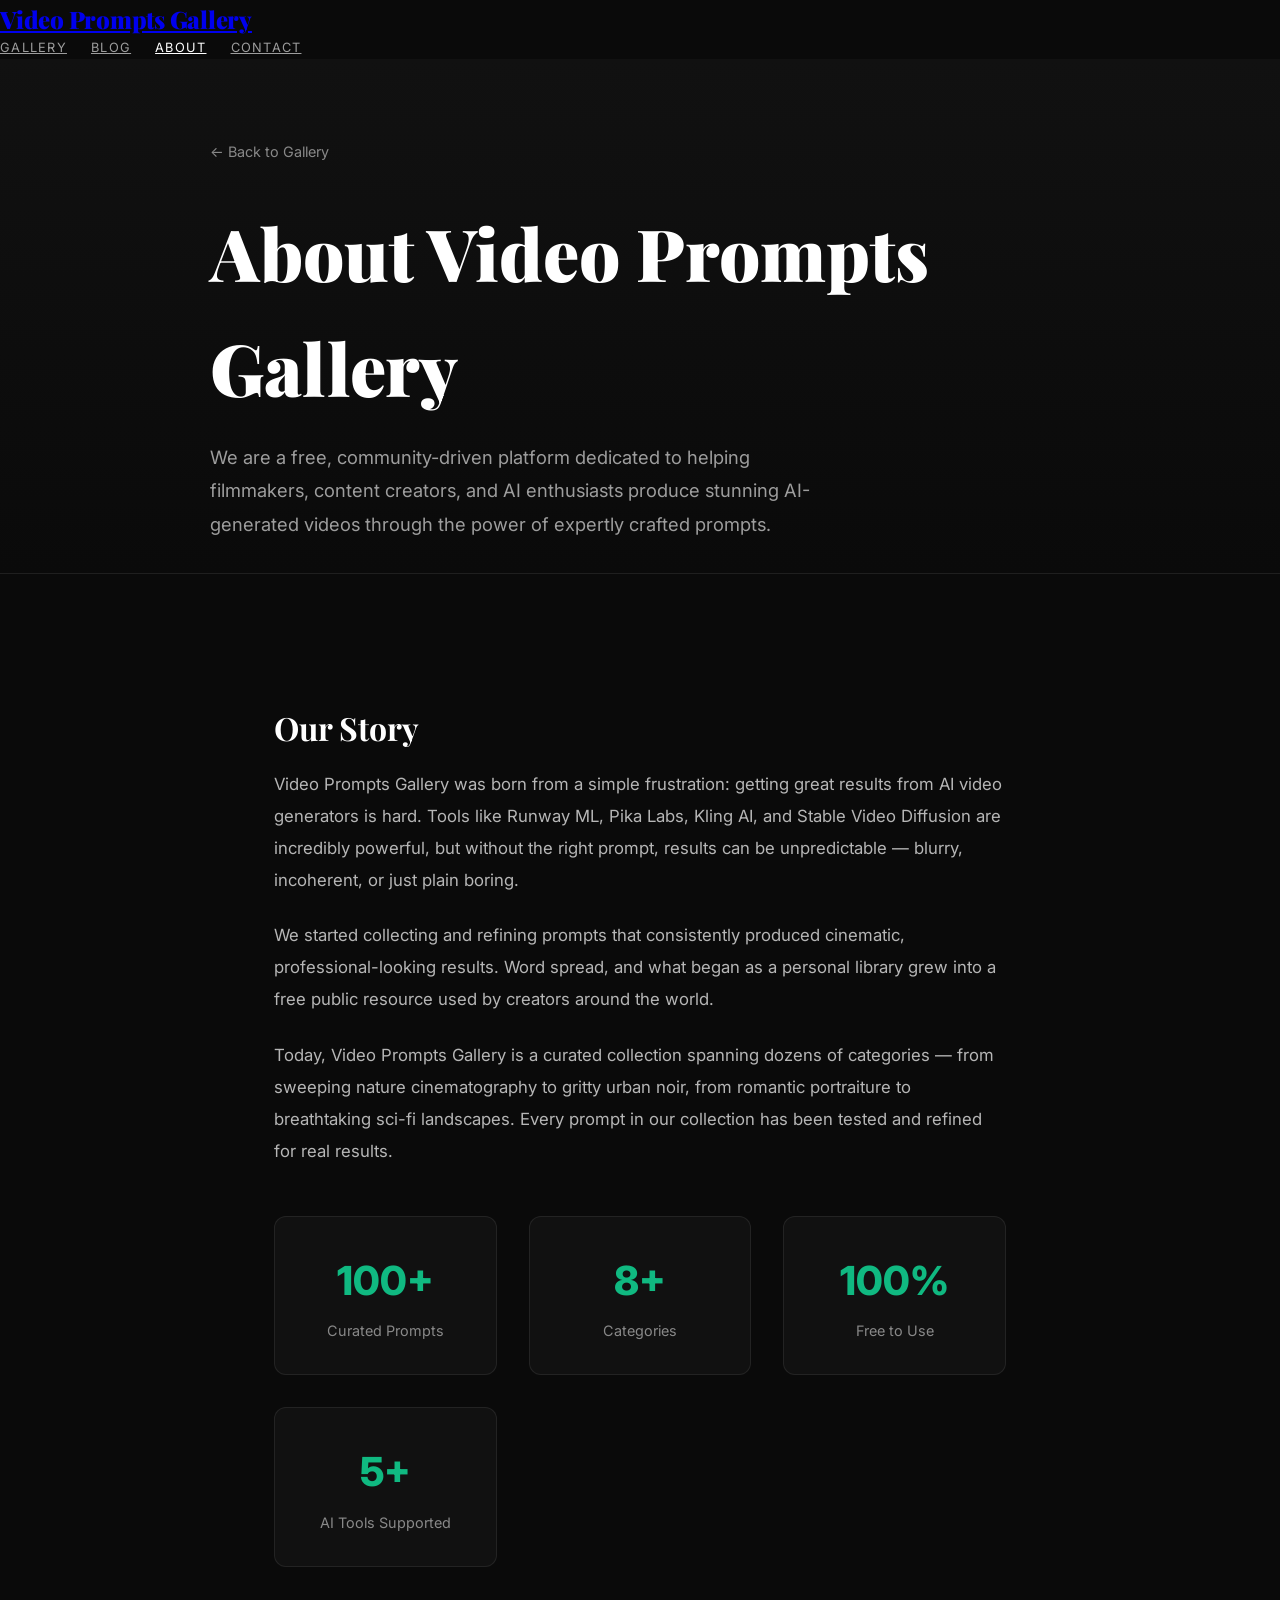
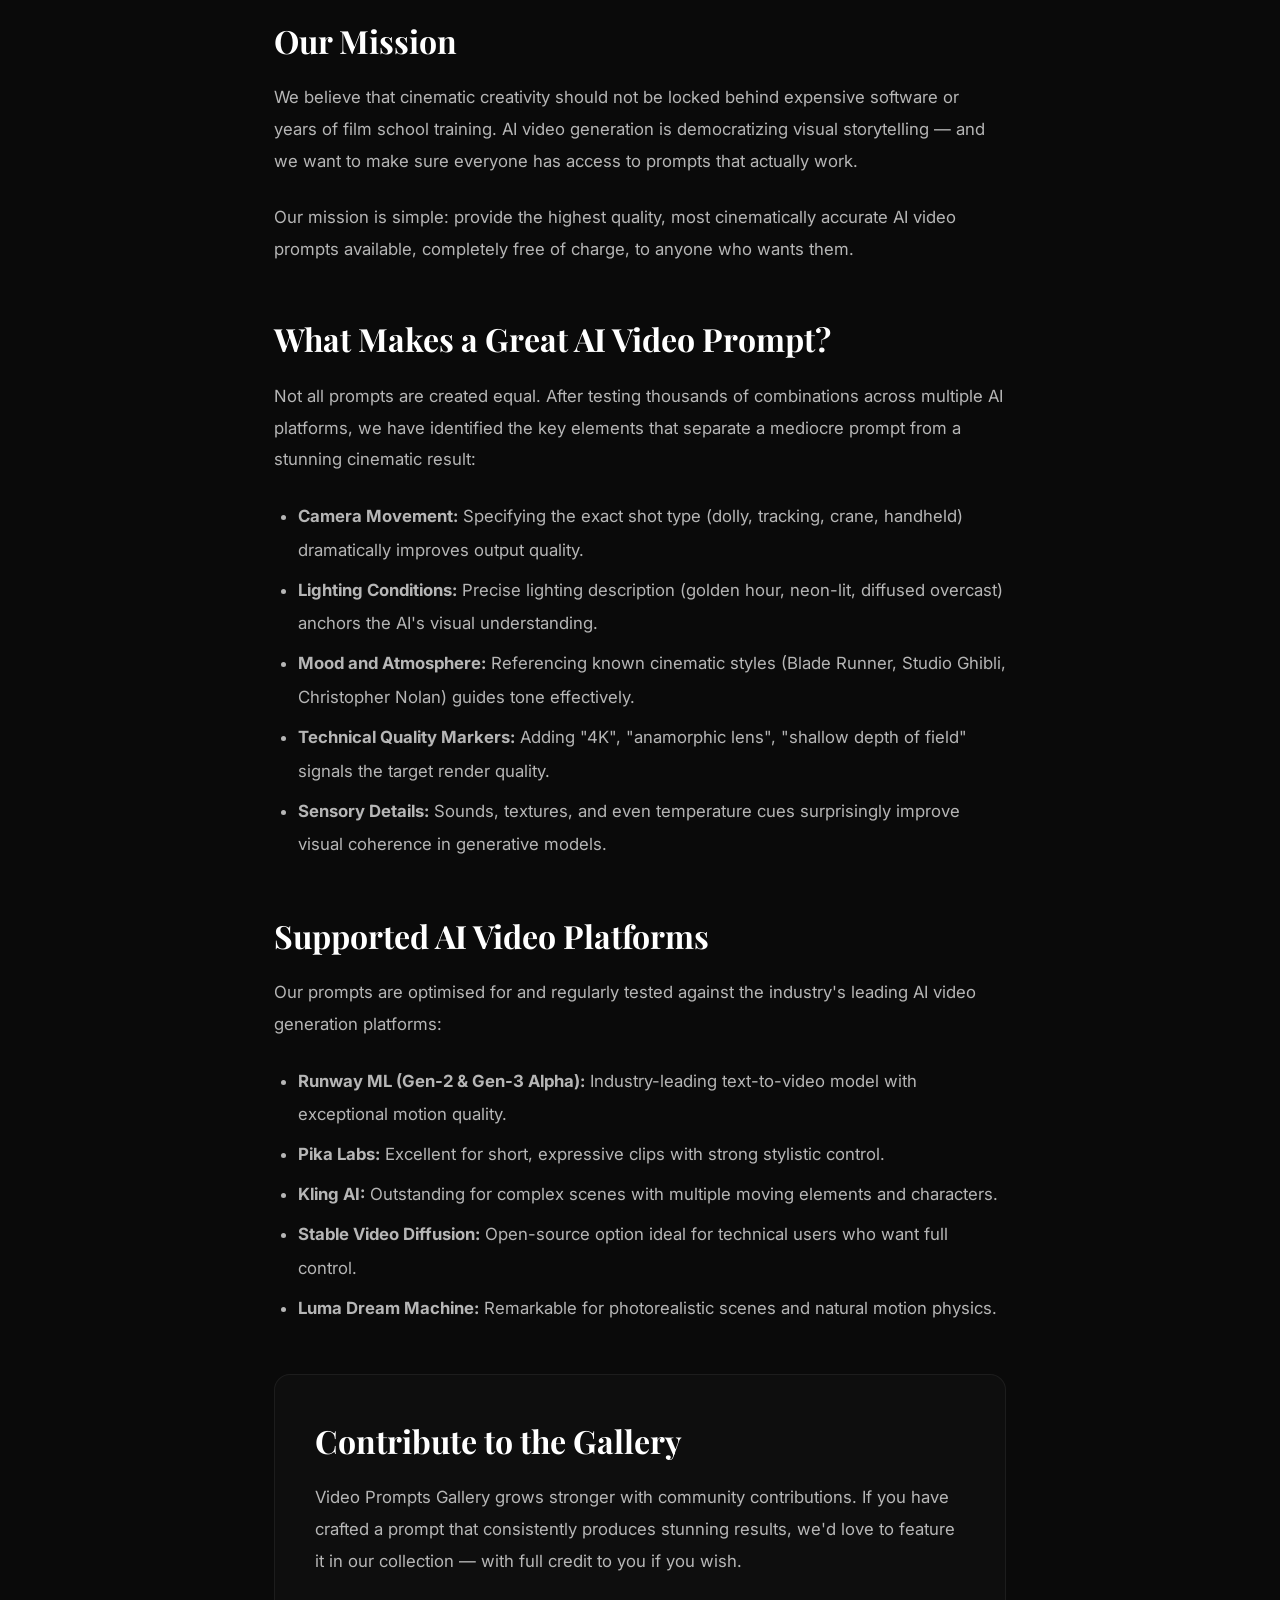
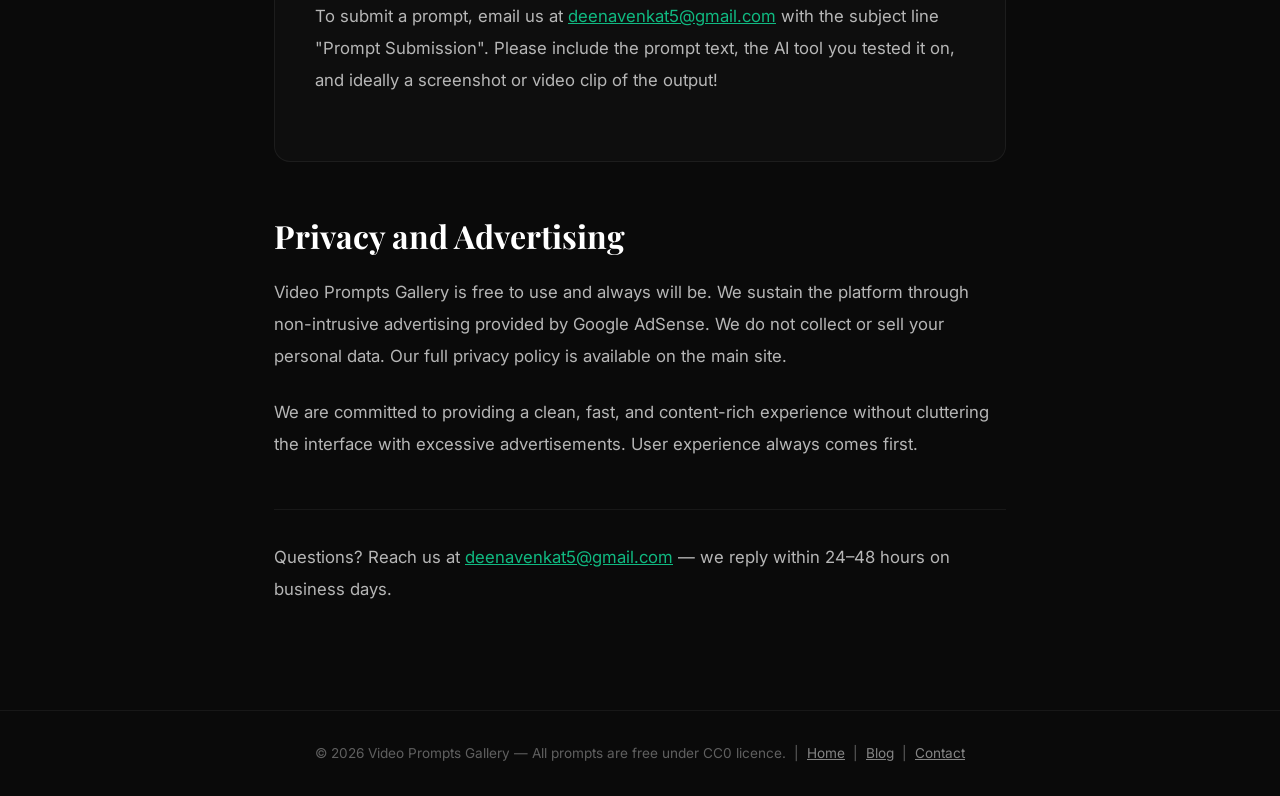
==== commit 7c5072ff: "style: reduce hero/inner page spacing for better UX. feat: add gradient shimmer skeleton loaders. fi" ====
--- a/templates/about.html
+++ b/templates/about.html
@@ -13,7 +13,7 @@
     <link rel="stylesheet" href="/static/css/style.css">
     <link href="https://fonts.googleapis.com/css2?family=Inter:wght@300;400;500;600;700;800&family=Playfair+Display:wght@700;900&display=swap" rel="stylesheet">
     <style>
-        .page-hero { padding: 7rem 5% 4rem; background: linear-gradient(180deg, #111 0%, #0a0a0a 100%); border-bottom: 1px solid rgba(255,255,255,0.06); }
+        .page-hero { padding: 5rem 5% 2rem; background: linear-gradient(180deg, #111 0%, #0a0a0a 100%); border-bottom: 1px solid rgba(255,255,255,0.06); }
         .page-hero h1 { font-family: 'Playfair Display', serif; font-size: clamp(2.5rem, 6vw, 4.5rem); font-weight: 900; margin-bottom: 1rem; }
         .page-hero p { font-size: 1.15rem; color: rgba(255,255,255,0.6); max-width: 640px; line-height: 1.8; }
         .page-body { max-width: 860px; margin: 0 auto; padding: 5rem 5%; }
--- a/static/css/style.css
+++ b/static/css/style.css
@@ -85,14 +85,14 @@
 /* HERO SECTION                                                */
 /* ─────────────────────────────────────────────────────────── */
 .vpg-hero {
-    min-height: 60vh;
+    min-height: auto;
     display: flex;
     flex-direction: column;
     justify-content: center;
     align-items: center;
     text-align: center;
-    padding: 8rem 2rem;
-    margin-bottom: 4rem;
+    padding: 7rem 2rem 1rem 2rem;
+    margin-bottom: 2rem;
     background-image: radial-gradient(circle at center, rgba(255, 255, 255, 0.05) 0%, transparent 70%);
 }
 
@@ -223,9 +223,9 @@
 
     /* Hero */
     .vpg-hero {
-        min-height: 40vh;
-        padding: 5rem 1.2rem 3rem;
-        margin-bottom: 2rem;
+        min-height: auto;
+        padding: 5rem 1.2rem 1rem;
+        margin-bottom: 1rem;
     }
 
     .vpg-hero-subtitle {
@@ -258,20 +258,18 @@
     cursor: pointer;
     break-inside: avoid-column;
     transition: transform 0.2s ease;
-    animation: skeletonShimmer 2s infinite linear;
-}
-
-@keyframes skeletonShimmer {
+    background: linear-gradient(90deg, #1a1a1a 25%, #2a2a2a 50%, #1a1a1a 75%);
+    background-size: 200% 100%;
+    animation: skeletonSweep 1.5s infinite linear;
+}
+
+@keyframes skeletonSweep {
     0% {
-        background-color: #1a1a1a;
-    }
-
-    50% {
-        background-color: #242424;
+        background-position: 200% 0;
     }
 
     100% {
-        background-color: #1a1a1a;
+        background-position: -200% 0;
     }
 }
 
@@ -1251,6 +1249,11 @@
     background: rgba(255, 255, 255, 0.08);
 }
 
+select.admin-input option {
+    background-color: #1a1a1a;
+    color: white;
+}
+
 .admin-textarea {
     width: 100%;
     background: rgba(255, 255, 255, 0.05);
@@ -1305,66 +1308,8 @@
 /* ─────────────────────────────────────────────────────────── */
 /* SSR FEATURED PROMPTS SECTION (visible to Googlebot)         */
 /* ─────────────────────────────────────────────────────────── */
-.vpg-ssr-section {
-    padding: 5rem 5% 2rem 5%;
-    max-width: 1600px;
-    margin: 0 auto;
-    border-bottom: 1px solid var(--vpg-border);
-}
-
-.vpg-ssr-inner {
-    max-width: 1400px;
-    margin: 0 auto;
-}
-
-.vpg-ssr-heading {
-    font-family: 'Playfair Display', serif;
-    font-size: clamp(1.8rem, 4vw, 2.8rem);
-    font-weight: 700;
-    margin-bottom: 1rem;
-}
-
-.vpg-ssr-subtext {
-    color: var(--vpg-text-dim);
-    font-size: 1.1rem;
-    max-width: 700px;
-    margin-bottom: 3rem;
-    line-height: 1.7;
-}
-
-.vpg-ssr-grid {
-    display: grid;
-    grid-template-columns: repeat(auto-fill, minmax(340px, 1fr));
-    gap: 2rem;
-}
-
-.vpg-ssr-card {
-    background: var(--vpg-card-bg);
-    border: 1px solid var(--vpg-border);
-    padding: 2rem;
-}
-
-.vpg-ssr-tag {
-    display: inline-block;
-    font-size: 0.7rem;
-    text-transform: uppercase;
-    letter-spacing: 0.2em;
-    color: var(--vpg-text-dim);
-    margin-bottom: 0.75rem;
-}
-
-.vpg-ssr-title {
-    font-family: 'Playfair Display', serif;
-    font-size: 1.3rem;
-    margin-bottom: 1rem;
-    line-height: 1.4;
-}
-
-.vpg-ssr-text {
-    color: var(--vpg-text-dim);
-    font-size: 0.9rem;
-    line-height: 1.8;
-}
+
+
 
 /* ─────────────────────────────────────────────────────────── */
 /* GUIDE / ARTICLE SECTION                                      */
@@ -1464,25 +1409,6 @@
 
 @media (max-width: 768px) {
 
-    .vpg-ssr-grid,
-    .vpg-guide-grid,
-    .vpg-tools-list {
-        grid-template-columns: 1fr;
-    }
-
-    /* SSR section */
-    .vpg-ssr-section {
-        padding: 3rem 4% 1.5rem;
-    }
-
-    .vpg-ssr-subtext {
-        font-size: 0.95rem;
-        margin-bottom: 1.8rem;
-    }
-
-    .vpg-ssr-card {
-        padding: 1.4rem;
-    }
 
     /* Guide section */
     .vpg-guide-section {
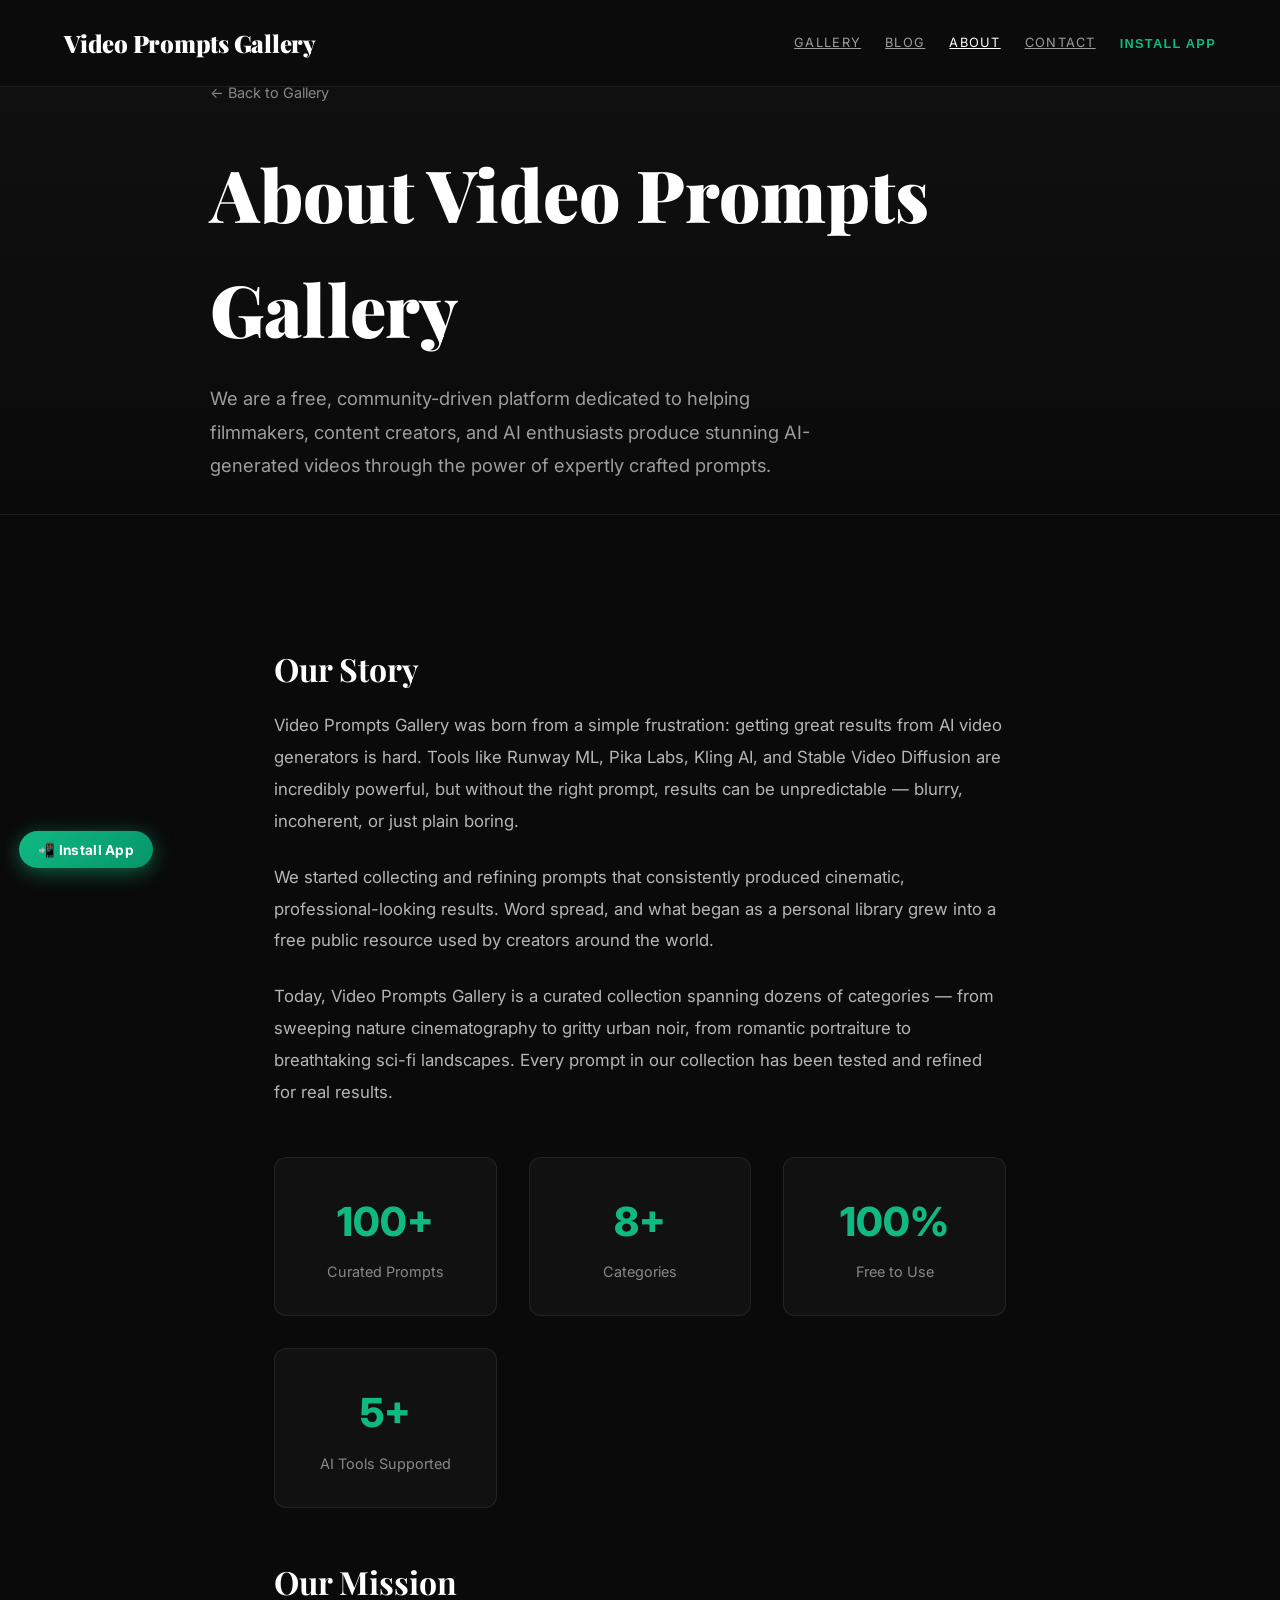
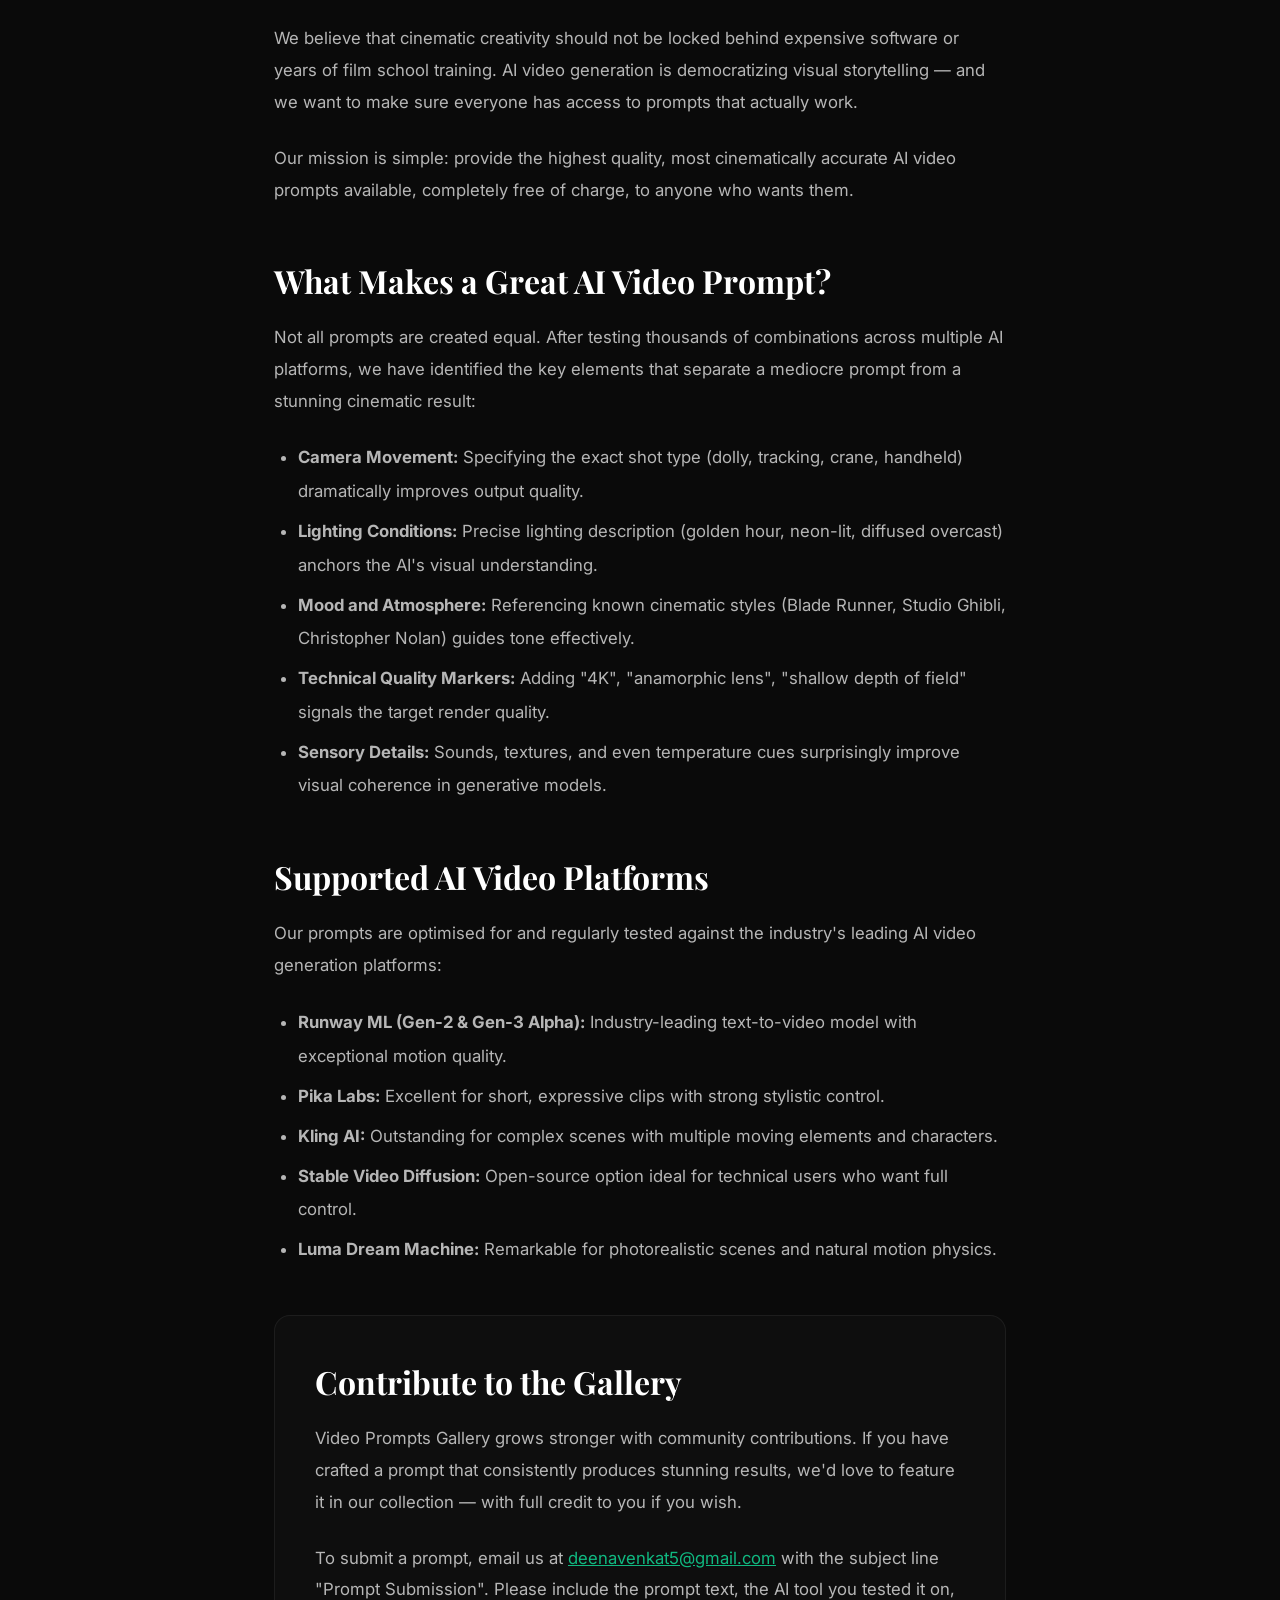
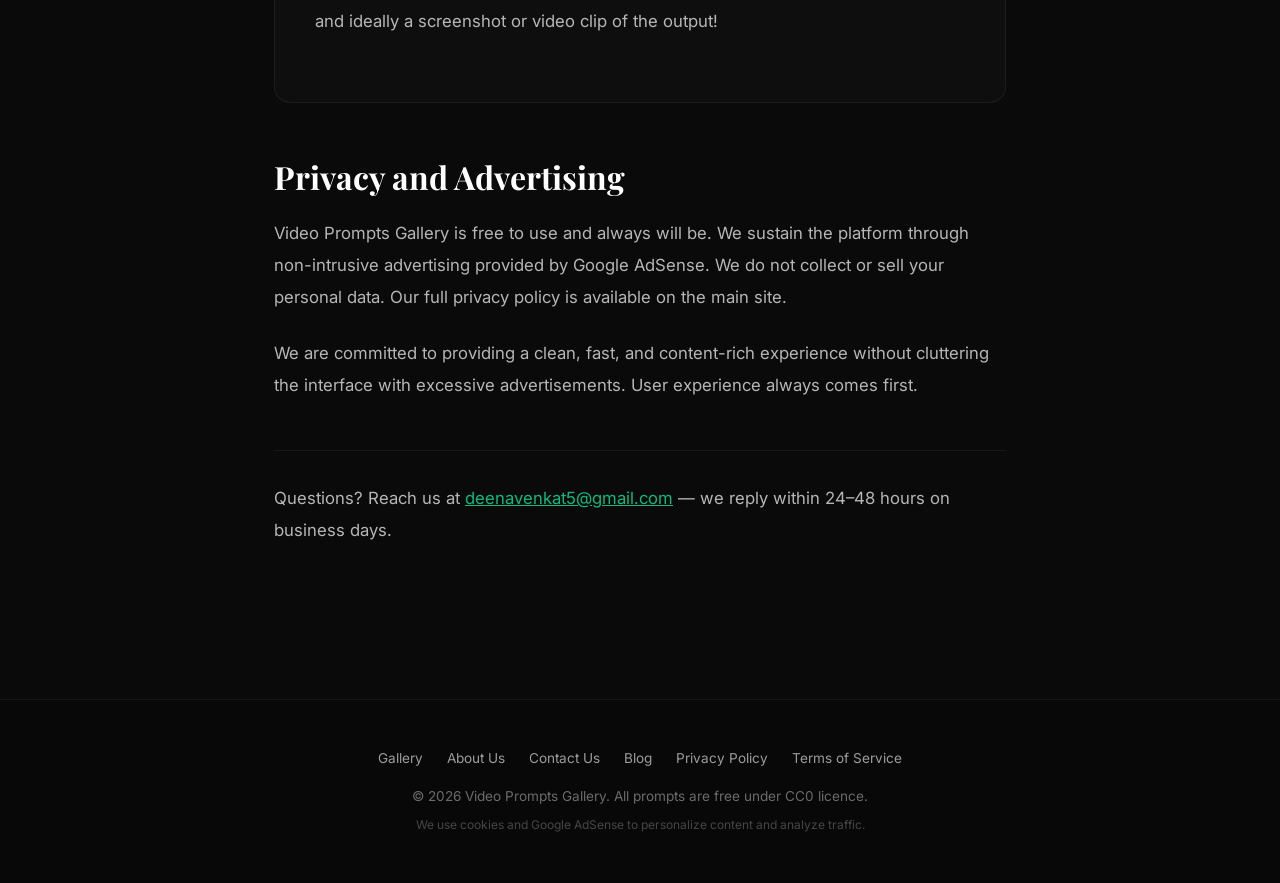
==== commit c7f6af59: "Fix: Standardize navbar, footer and Install App button across all pages" ====
--- a/templates/about.html
+++ b/templates/about.html
@@ -31,14 +31,15 @@
     </style>
 </head>
 <body>
-    <nav class="vpg-nav">
-        <div class="vpg-nav-inner">
-            <a href="/" class="vpg-brand">Video Prompts Gallery</a>
+    <nav class="vpg-navbar">
+        <div class="vpg-navbar-content">
+            <div class="vpg-brand" onclick="location.href='/'" style="cursor:pointer">Video Prompts Gallery</div>
             <div class="vpg-nav-links">
-                <a href="/" class="vpg-nav-link">Gallery</a>
-                <a href="/blog" class="vpg-nav-link">Blog</a>
-                <a href="/about" class="vpg-nav-link" style="color:white;">About</a>
-                <a href="/contact" class="vpg-nav-link">Contact</a>
+                <a class="vpg-nav-link" href="/">Gallery</a>
+                <a class="vpg-nav-link" href="/blog">Blog</a>
+                <a class="vpg-nav-link" href="/about" style="color:white;">About</a>
+                <a class="vpg-nav-link" href="/contact">Contact</a>
+                <button class="vpg-nav-link vpg-install-manual-btn" style="color:#10b981; font-weight:700; background:none; border:none; cursor:pointer;" onclick="installPwaManual ? installPwaManual() : void(0)">Install App</button>
             </div>
         </div>
     </nav>
@@ -115,11 +116,20 @@
         </p>
     </div>
 
-    <footer style="border-top:1px solid rgba(255,255,255,0.06); padding:2rem 5%; text-align:center; color:rgba(255,255,255,0.35); font-size:0.85rem;">
-        &copy; 2026 Video Prompts Gallery &mdash; All prompts are free under CC0 licence.
-        &nbsp;|&nbsp; <a href="/" style="color:rgba(255,255,255,0.5);">Home</a>
-        &nbsp;|&nbsp; <a href="/blog" style="color:rgba(255,255,255,0.5);">Blog</a>
-        &nbsp;|&nbsp; <a href="/contact" style="color:rgba(255,255,255,0.5);">Contact</a>
+    <footer style="margin-top: 3rem; padding: 3rem 5%; background: #080808; border-top: 1px solid rgba(255,255,255,0.05); text-align: center; color: rgba(255,255,255,0.4); font-size: 0.85rem; font-family: 'Inter', sans-serif;">
+        <div style="margin-bottom: 1rem; display: flex; justify-content: center; gap: 1.5rem; flex-wrap: wrap;">
+            <a href="/" style="color: rgba(255,255,255,0.6); text-decoration: none;">Gallery</a>
+            <a href="/about" style="color: rgba(255,255,255,0.6); text-decoration: none;">About Us</a>
+            <a href="/contact" style="color: rgba(255,255,255,0.6); text-decoration: none;">Contact Us</a>
+            <a href="/blog" style="color: rgba(255,255,255,0.6); text-decoration: none;">Blog</a>
+            <a href="/" style="color: rgba(255,255,255,0.6); text-decoration: none;" onclick="location.href='/?tab=privacy'; return false;">Privacy Policy</a>
+            <a href="/" style="color: rgba(255,255,255,0.6); text-decoration: none;" onclick="location.href='/?tab=terms'; return false;">Terms of Service</a>
+        </div>
+        <div style="margin-bottom: 0.5rem;">&copy; 2026 Video Prompts Gallery. All prompts are free under CC0 licence.</div>
+        <div style="font-size: 0.75rem; color: rgba(255,255,255,0.25);">We use cookies and Google AdSense to personalize content and analyze traffic.</div>
     </footer>
+
+    <!-- Floating Install App Button -->
+    <button id="vpg-fab-install" onclick="installPwaManual ? installPwaManual() : alert('Open menu → Add to Home Screen to install')" title="Install App on your Phone" style="position:fixed;bottom:2rem;left:1.2rem;z-index:50000;background:linear-gradient(135deg,#10b981,#059669);color:white;border:none;border-radius:50px;padding:0.65rem 1.2rem;font-size:0.85rem;font-weight:700;font-family:'Inter',sans-serif;cursor:pointer;display:flex;align-items:center;gap:0.5rem;box-shadow:0 4px 20px rgba(16,185,129,0.5);animation:installPulse 2.5s ease-in-out infinite;letter-spacing:0.02em;">📲 Install App</button>
 </body>
 </html>
--- a/static/css/style.css
+++ b/static/css/style.css
@@ -2383,4 +2383,111 @@
     .vpg-gen-fab-label {
         display: none;
     }
+}
+
+/* ─────────────────────────────────────────────────────────── */
+/* CUSTOM PWA INSTALL POPUP                                    */
+/* ─────────────────────────────────────────────────────────── */
+.vpg-pwa-popup {
+    position: fixed;
+    bottom: 2rem;
+    left: 50%;
+    transform: translateX(-50%) translateY(150%);
+    width: 90%;
+    max-width: 400px;
+    background: #1a1a1a;
+    border: 1px solid rgba(139, 92, 246, 0.4);
+    box-shadow: 0 15px 35px rgba(0,0,0,0.6), 0 0 20px rgba(139, 92, 246, 0.2);
+    border-radius: 16px;
+    z-index: 40000;
+    padding: 1.5rem;
+    transition: transform 0.5s cubic-bezier(0.175, 0.885, 0.32, 1.275);
+}
+
+.vpg-pwa-popup.show {
+    transform: translateX(-50%) translateY(0);
+}
+
+.vpg-pwa-content {
+    display: flex;
+    flex-direction: column;
+}
+
+.vpg-pwa-header {
+    display: flex;
+    align-items: center;
+    gap: 1rem;
+    margin-bottom: 1.2rem;
+}
+
+.vpg-pwa-icon {
+    width: 48px;
+    height: 48px;
+    border-radius: 12px;
+}
+
+.vpg-pwa-title h4 {
+    margin: 0;
+    font-size: 1.1rem;
+    color: white;
+}
+
+.vpg-pwa-title p {
+    margin: 0;
+    font-size: 0.85rem;
+    color: var(--vpg-text-dim);
+}
+
+.vpg-pwa-actions {
+    display: flex;
+    gap: 0.8rem;
+}
+
+.vpg-pwa-btn {
+    flex: 1;
+    padding: 0.7rem;
+    border-radius: 8px;
+    font-size: 0.9rem;
+    font-weight: 600;
+    border: none;
+    cursor: pointer;
+    transition: all 0.2s;
+}
+
+.vpg-pwa-cancel {
+    background: rgba(255, 255, 255, 0.1);
+    color: white;
+}
+
+.vpg-pwa-cancel:hover {
+    background: rgba(255, 255, 255, 0.15);
+}
+
+.vpg-pwa-install {
+    background: #8b5cf6;
+    color: white;
+}
+
+.vpg-pwa-install:hover {
+    background: #7c3aed;
+}
+
+/* Hide manual install buttons if already in the app */
+@media all and (display-mode: standalone) {
+    .vpg-install-manual-btn,
+    #vpg-fab-install {
+        display: none !important;
+    }
+}
+
+/* Floating Install FAB pulse animation */
+@keyframes installPulse {
+    0%, 100% { box-shadow: 0 4px 20px rgba(16, 185, 129, 0.5); }
+    50% { box-shadow: 0 4px 35px rgba(16, 185, 129, 0.85), 0 0 0 6px rgba(16, 185, 129, 0.15); }
+}
+
+/* On very small screens, hide the label text to save space */
+@media (max-width: 380px) {
+    .fab-install-label,
+    #fab-install-label { display: none; }
 }
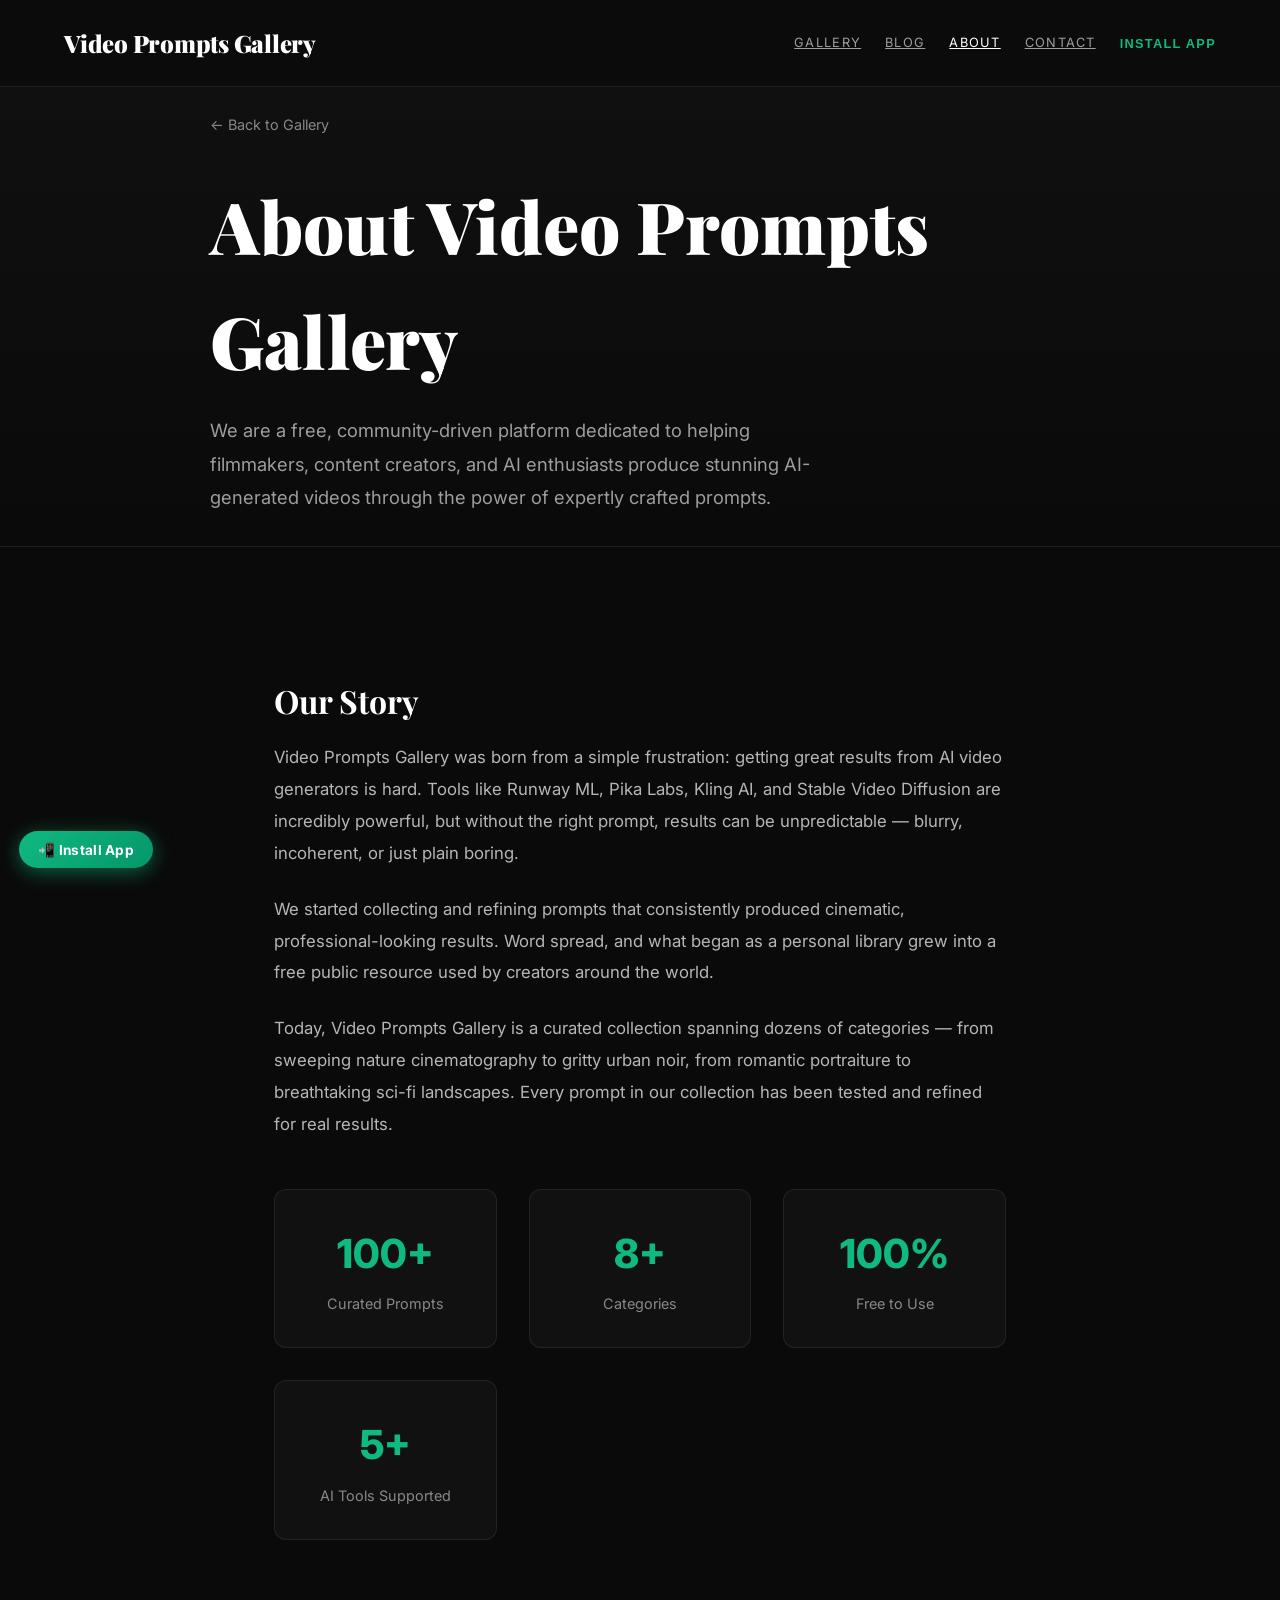
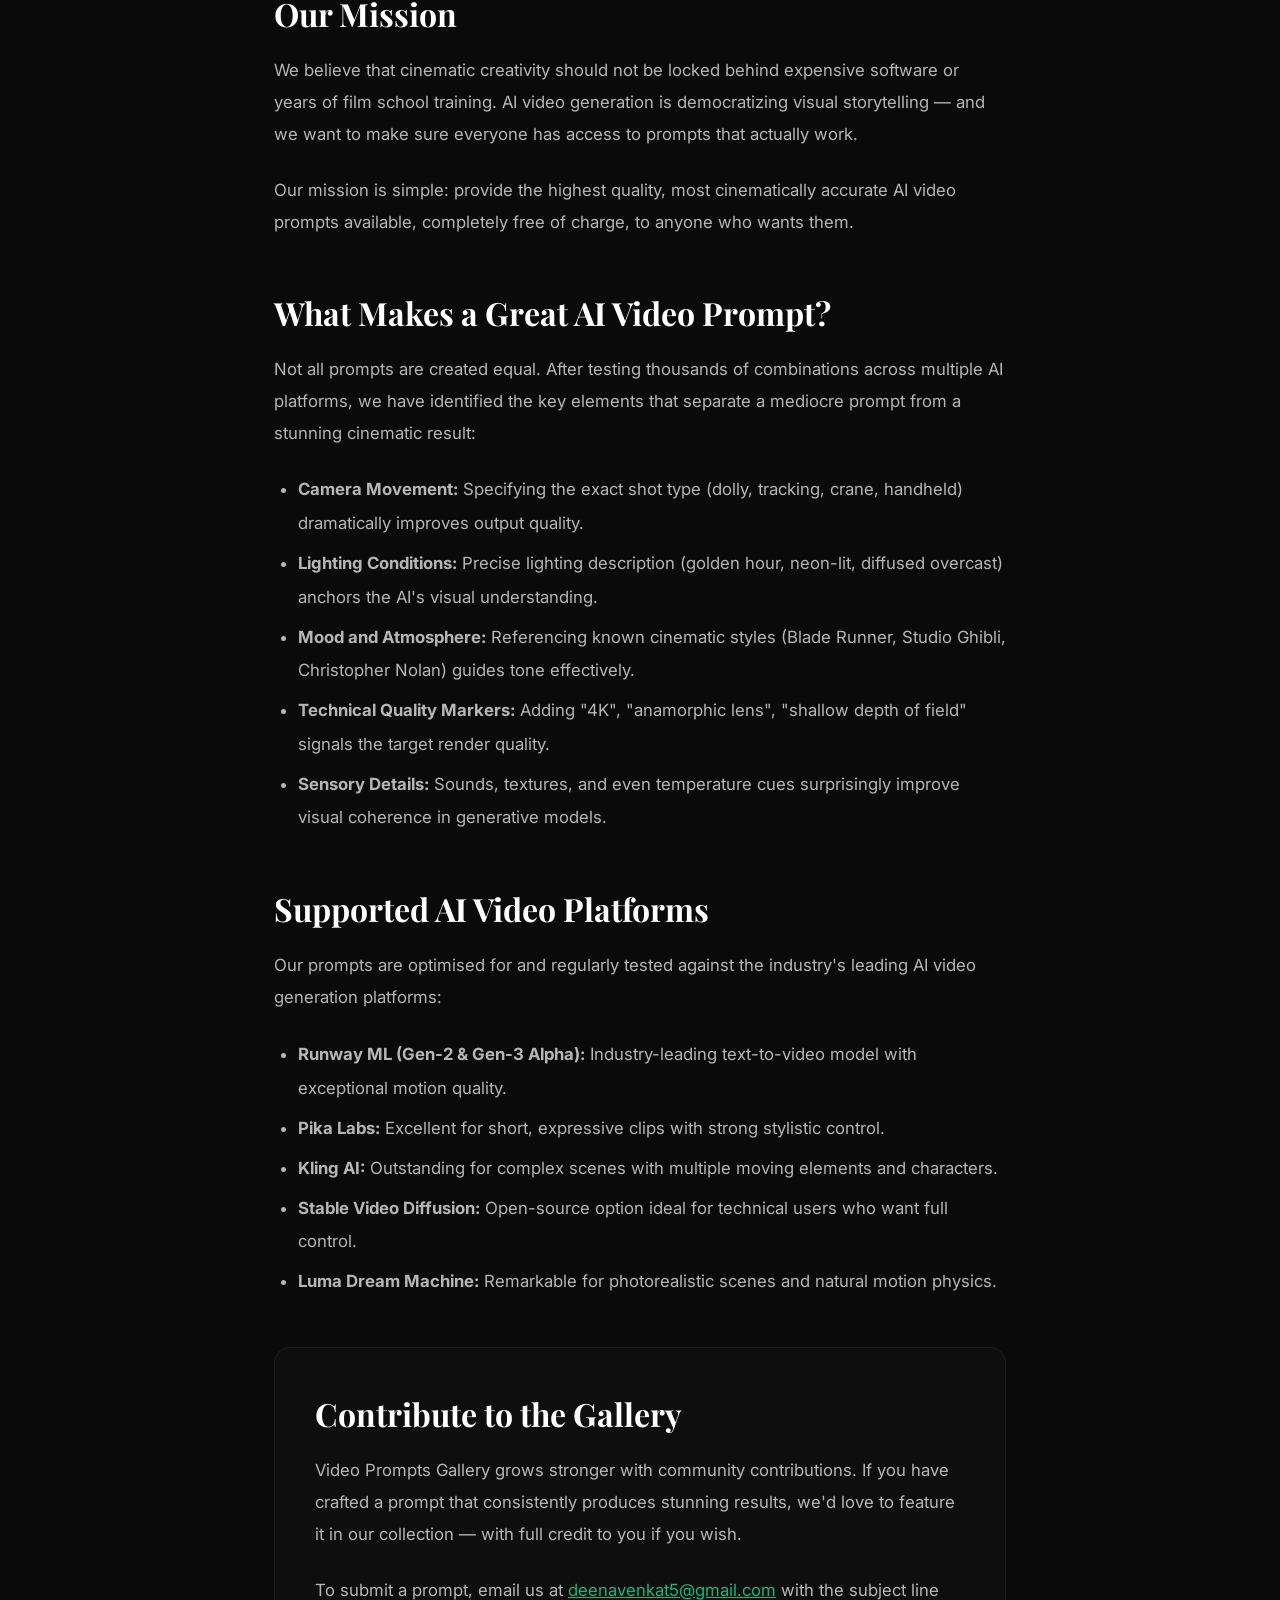
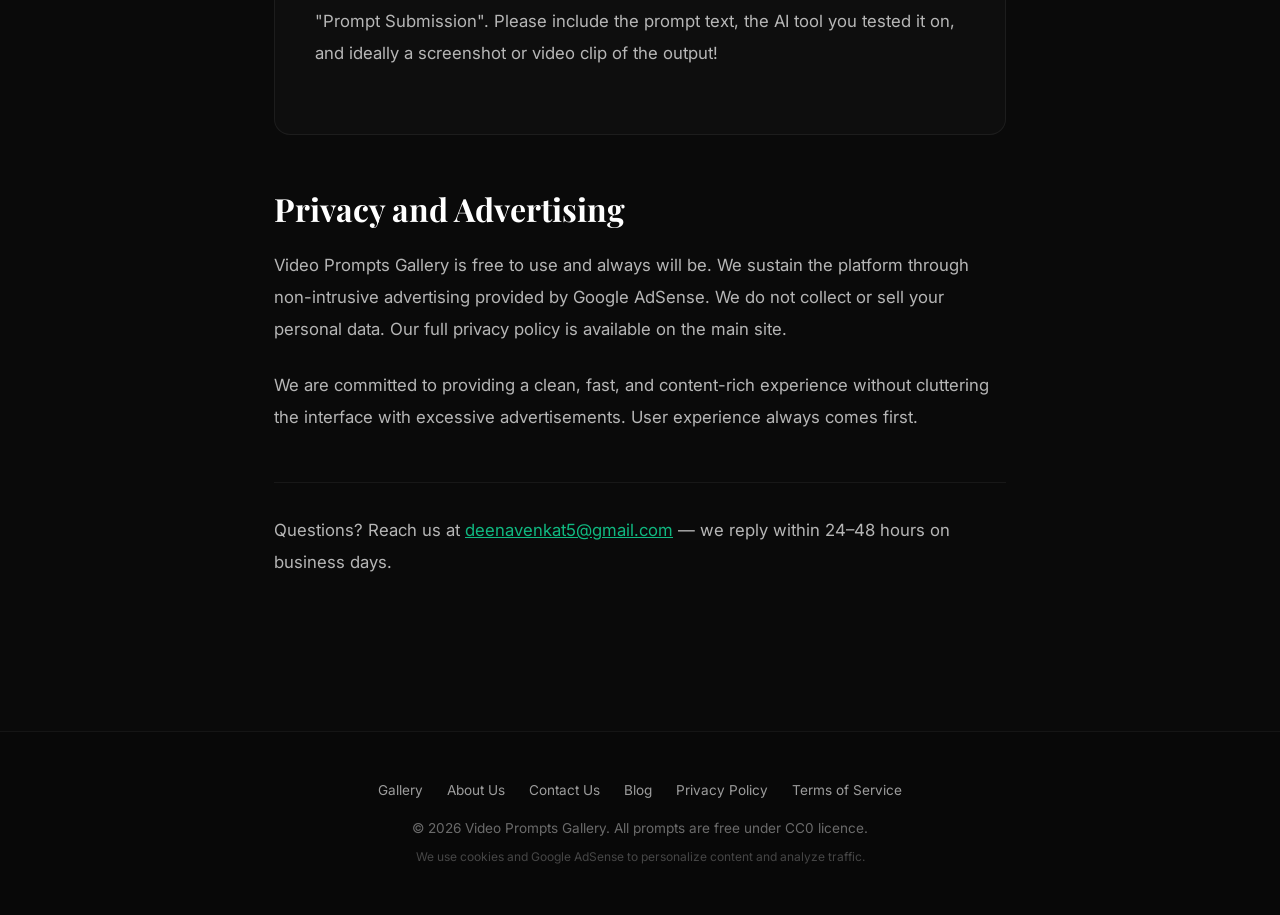
==== commit 83486ae5: "Fix: Final mobile UI/UX overlap, navbar cleanup, and premium filter section" ====
--- a/templates/about.html
+++ b/templates/about.html
@@ -13,7 +13,7 @@
     <link rel="stylesheet" href="/static/css/style.css">
     <link href="https://fonts.googleapis.com/css2?family=Inter:wght@300;400;500;600;700;800&family=Playfair+Display:wght@700;900&display=swap" rel="stylesheet">
     <style>
-        .page-hero { padding: 5rem 5% 2rem; background: linear-gradient(180deg, #111 0%, #0a0a0a 100%); border-bottom: 1px solid rgba(255,255,255,0.06); }
+        .page-hero { padding: 7rem 5% 2rem; background: linear-gradient(180deg, #111 0%, #0a0a0a 100%); border-bottom: 1px solid rgba(255,255,255,0.06); }
         .page-hero h1 { font-family: 'Playfair Display', serif; font-size: clamp(2.5rem, 6vw, 4.5rem); font-weight: 900; margin-bottom: 1rem; }
         .page-hero p { font-size: 1.15rem; color: rgba(255,255,255,0.6); max-width: 640px; line-height: 1.8; }
         .page-body { max-width: 860px; margin: 0 auto; padding: 5rem 5%; }
@@ -34,12 +34,17 @@
     <nav class="vpg-navbar">
         <div class="vpg-navbar-content">
             <div class="vpg-brand" onclick="location.href='/'" style="cursor:pointer">Video Prompts Gallery</div>
-            <div class="vpg-nav-links">
+            <!-- Hamburger Button (mobile only) -->
+            <button class="vpg-hamburger" id="vpg-hamburger" onclick="toggleMobileNav()" aria-label="Menu">
+                <span></span><span></span><span></span>
+            </button>
+            <div class="vpg-nav-links" id="vpg-nav-links">
+                <button class="vpg-mobile-close" onclick="closeMobileNav()">✕</button>
                 <a class="vpg-nav-link" href="/">Gallery</a>
                 <a class="vpg-nav-link" href="/blog">Blog</a>
                 <a class="vpg-nav-link" href="/about" style="color:white;">About</a>
                 <a class="vpg-nav-link" href="/contact">Contact</a>
-                <button class="vpg-nav-link vpg-install-manual-btn" style="color:#10b981; font-weight:700; background:none; border:none; cursor:pointer;" onclick="installPwaManual ? installPwaManual() : void(0)">Install App</button>
+                <button class="vpg-nav-link vpg-install-manual-btn" style="color:#10b981; font-weight:700; background:none; border:none; cursor:pointer;" onclick="installPwaManual ? installPwaManual() : void(0); closeMobileNav()">Install App</button>
             </div>
         </div>
     </nav>
--- a/static/css/style.css
+++ b/static/css/style.css
@@ -81,6 +81,16 @@
     letter-spacing: -0.01em;
 }
 
+/* Hamburger hidden on desktop */
+.vpg-hamburger {
+    display: none;
+}
+
+/* Mobile close hidden on desktop */
+.vpg-mobile-close {
+    display: none;
+}
+
 /* ─────────────────────────────────────────────────────────── */
 /* HERO SECTION                                                */
 /* ─────────────────────────────────────────────────────────── */
@@ -119,14 +129,21 @@
     margin: 0 auto;
 }
 
+.gallery-filters {
+    position: relative;
+    margin-bottom: 2.5rem;
+}
+
 .gallery-filters-scroll {
     display: flex;
-    gap: 0.8rem;
-    margin-bottom: 2rem;
+    gap: 0.75rem;
     overflow-x: auto;
-    padding-bottom: 0.5rem;
+    padding: 0.5rem 0;
     scrollbar-width: none;
+    -ms-overflow-style: none;
     -webkit-overflow-scrolling: touch;
+    mask-image: linear-gradient(to right, transparent, black 10%, black 90%, transparent);
+    -webkit-mask-image: linear-gradient(to right, transparent, black 10%, black 90%, transparent);
 }
 
 .gallery-filters-scroll::-webkit-scrollbar {
@@ -134,28 +151,33 @@
 }
 
 .filter-pill {
-    background: transparent;
+    background: rgba(255, 255, 255, 0.04);
     border: 1px solid var(--vpg-border);
-    color: white;
-    padding: 0.5rem 1.2rem;
-    border-radius: 20px;
-    font-size: 0.85rem;
+    color: var(--vpg-text-dim);
+    padding: 0.6rem 1.4rem;
+    border-radius: 50px;
+    font-size: 0.88rem;
+    font-weight: 600;
     cursor: pointer;
     white-space: nowrap;
     transition: all 0.2s ease;
+    backdrop-filter: blur(10px);
+}
+
+.filter-pill:hover {
+    background: rgba(255, 255, 255, 0.08);
+    color: white;
 }
 
 .filter-pill.active {
-    background: #10b981;
-    border-color: #10b981;
-    color: white;
-    display: flex;
-    align-items: center;
-    gap: 0.4rem;
+    background: #10b981 !important;
+    border-color: #10b981 !important;
+    color: white !important;
+    box-shadow: 0 4px 15px rgba(16, 185, 129, 0.3);
 }
 
 .filter-pill.active::before {
-    content: "✓";
+    content: none;
 }
 
 #vpg-category-select:focus {
@@ -202,46 +224,7 @@
     }
 }
 
-@media (max-width: 768px) {
-    .prompt-grid {
-        grid-template-columns: 1fr;
-    }
-
-    /* Navbar */
-    .vpg-brand {
-        font-size: 1.15rem;
-    }
-
-    .vpg-nav-links {
-        gap: 0.4rem;
-    }
-
-    .vpg-nav-link {
-        font-size: 0.72rem;
-        padding: 0.35rem 0.5rem;
-    }
-
-    /* Hero */
-    .vpg-hero {
-        min-height: auto;
-        padding: 5rem 1.2rem 1rem;
-        margin-bottom: 1rem;
-    }
-
-    .vpg-hero-subtitle {
-        font-size: 1rem;
-    }
-
-    /* Prompt cards */
-    .vpg-card {
-        padding: 1.5rem;
-    }
-
-    .vpg-card-title {
-        font-size: 1.3rem;
-        margin-bottom: 1rem;
-    }
-}
+
 
 /* ─────────────────────────────────────────────────────────── */
 /* PROMPT CARDS                                                 */
@@ -967,6 +950,7 @@
 .vpg-nav-links {
     display: flex;
     gap: 1.5rem;
+    align-items: center;
 }
 
 .vpg-nav-link {
@@ -2486,8 +2470,103 @@
     50% { box-shadow: 0 4px 35px rgba(16, 185, 129, 0.85), 0 0 0 6px rgba(16, 185, 129, 0.15); }
 }
 
-/* On very small screens, hide the label text to save space */
-@media (max-width: 380px) {
-    .fab-install-label,
-    #fab-install-label { display: none; }
+@media (max-width: 768px) {
+    .prompt-grid {
+        grid-template-columns: 1fr;
+    }
+
+    /* Navbar — Hamburger on Mobile */
+    .vpg-brand {
+        font-size: 1.1rem;
+    }
+
+    /* Hide all nav links on mobile by default */
+    .vpg-nav-links {
+        display: none !important;
+        position: fixed;
+        top: 0;
+        left: 0;
+        right: 0;
+        bottom: 0;
+        background: rgba(10,10,10,0.98);
+        flex-direction: column;
+        justify-content: center;
+        align-items: center;
+        gap: 2rem;
+        z-index: 99999;
+    }
+
+    /* Show nav links when hamburger is open */
+    .vpg-nav-links.mobile-open {
+        display: flex !important;
+    }
+
+    .vpg-nav-link {
+        font-size: 1.2rem;
+        padding: 0.8rem 1.5rem;
+    }
+
+    /* Hamburger button */
+    .vpg-hamburger {
+        display: flex;
+        flex-direction: column;
+        gap: 5px;
+        cursor: pointer;
+        background: none;
+        border: none;
+        padding: 0.5rem;
+        z-index: 100000;
+    }
+
+    .vpg-hamburger span {
+        display: block;
+        width: 24px;
+        height: 2px;
+        background: white;
+        border-radius: 2px;
+        transition: all 0.3s ease;
+    }
+
+    /* X icon when open */
+    .vpg-hamburger.open span:nth-child(1) { transform: rotate(45deg) translate(5px, 5px); }
+    .vpg-hamburger.open span:nth-child(2) { opacity: 0; }
+    .vpg-hamburger.open span:nth-child(3) { transform: rotate(-45deg) translate(5px, -5px); }
+
+    /* Mobile nav close button */
+    .vpg-mobile-close {
+        display: block;
+        position: absolute;
+        top: 1.5rem;
+        right: 1.5rem;
+        background: none;
+        border: none;
+        color: white;
+        font-size: 2rem;
+        cursor: pointer;
+    }
+
+    /* Hero — deeper fix for text overlap and clipping */
+    .vpg-hero {
+        min-height: auto;
+        padding: 7rem 1.2rem 2rem !important;
+        margin-bottom: 1rem;
+    }
+
+    .vpg-hero h1 {
+        font-size: 2.8rem !important;
+        line-height: 1.1;
+    }
+
+    .vpg-hero-subtitle {
+        font-size: 0.95rem;
+        padding: 0 1rem;
+    }
+
+    /* FAB Position on mobile to avoid card overlap */
+    #vpg-fab-install {
+        bottom: 1.5rem !important;
+        left: 1rem !important;
+        transform: scale(0.9);
+        transform-origin: bottom left;
+    }
 }
